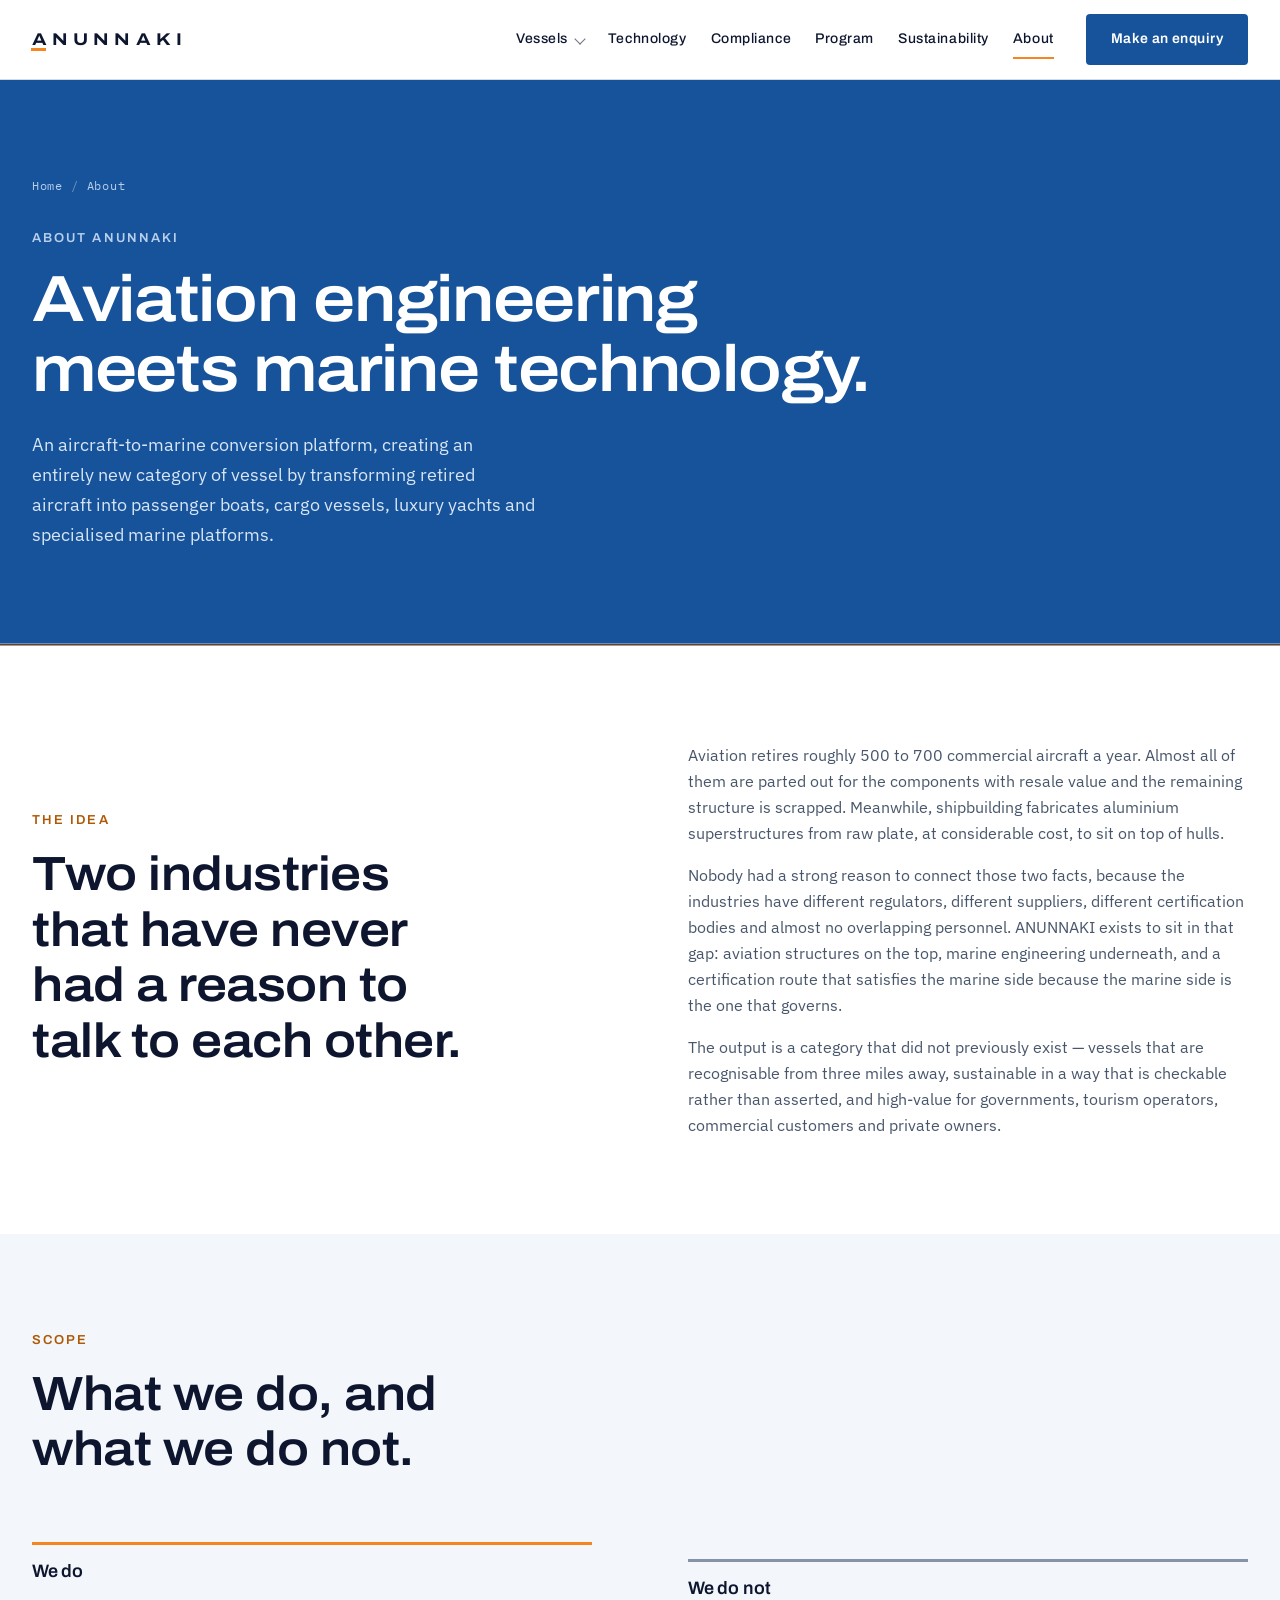
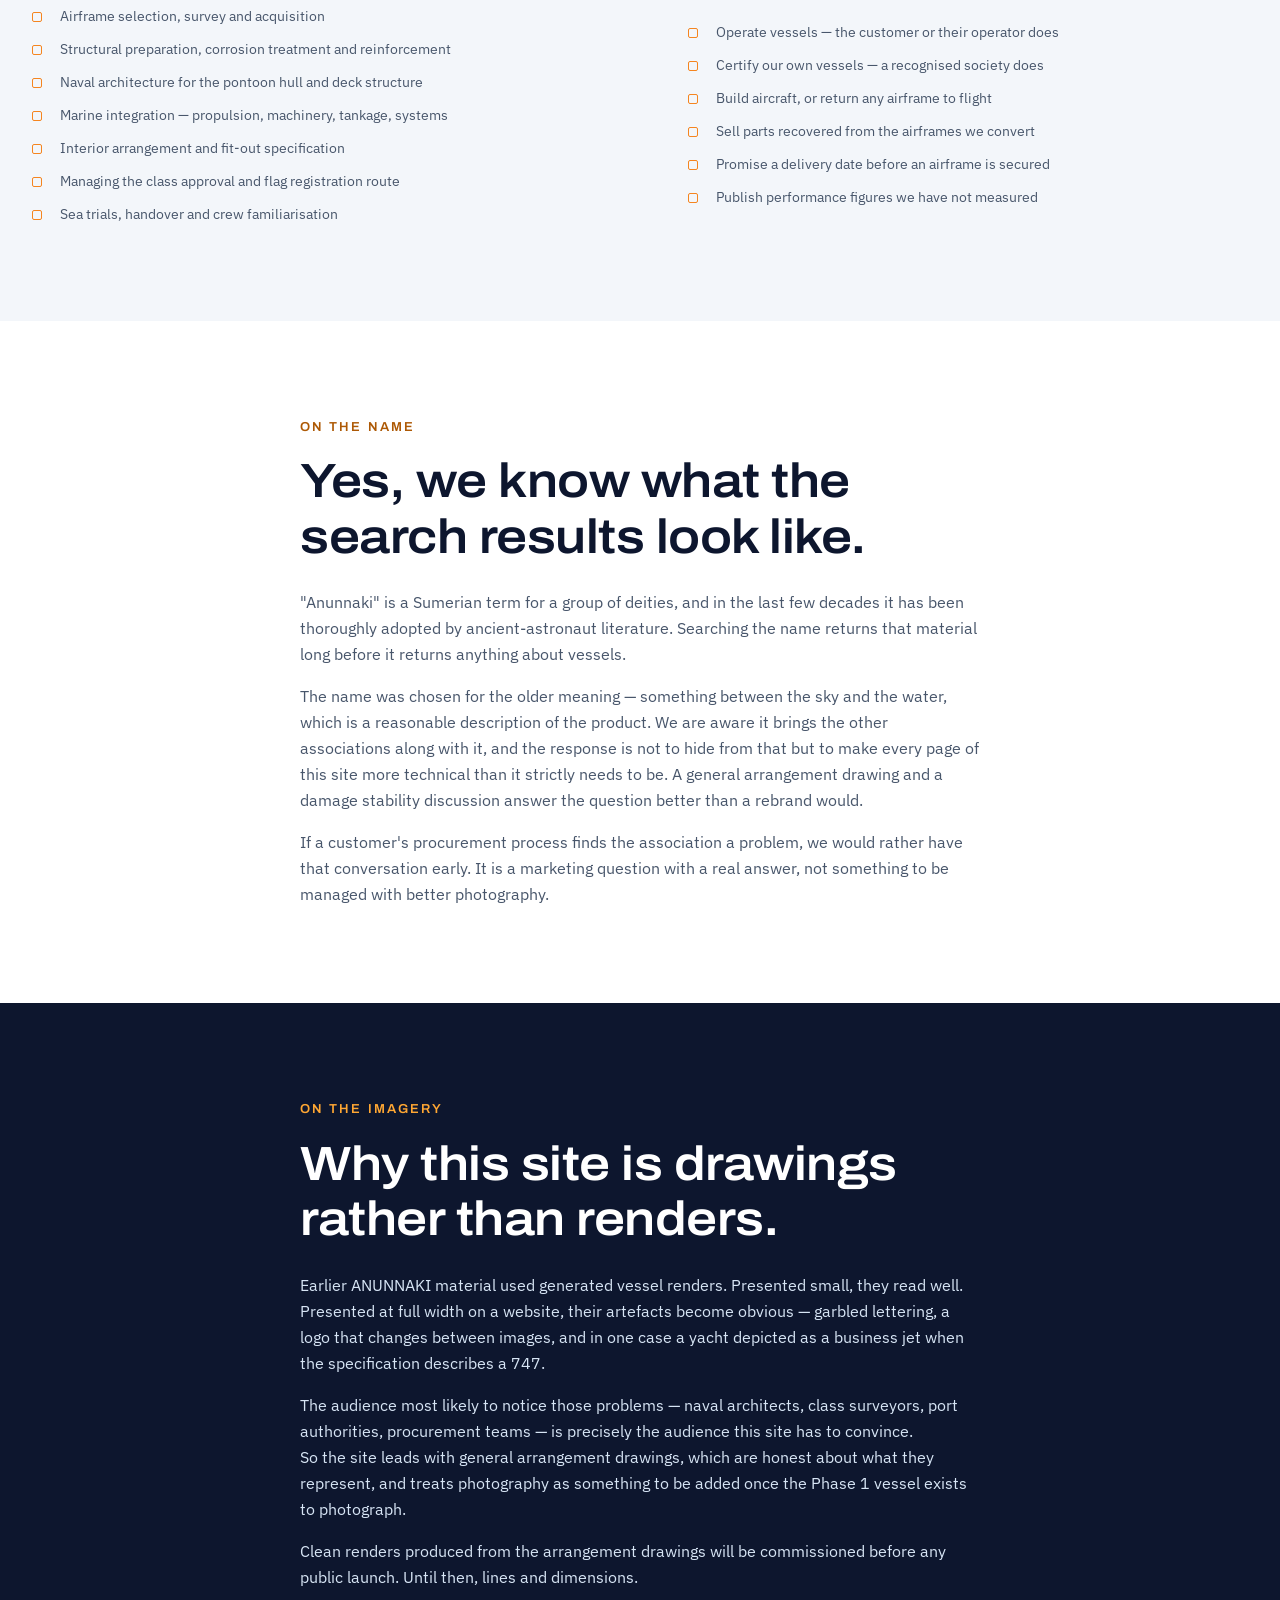
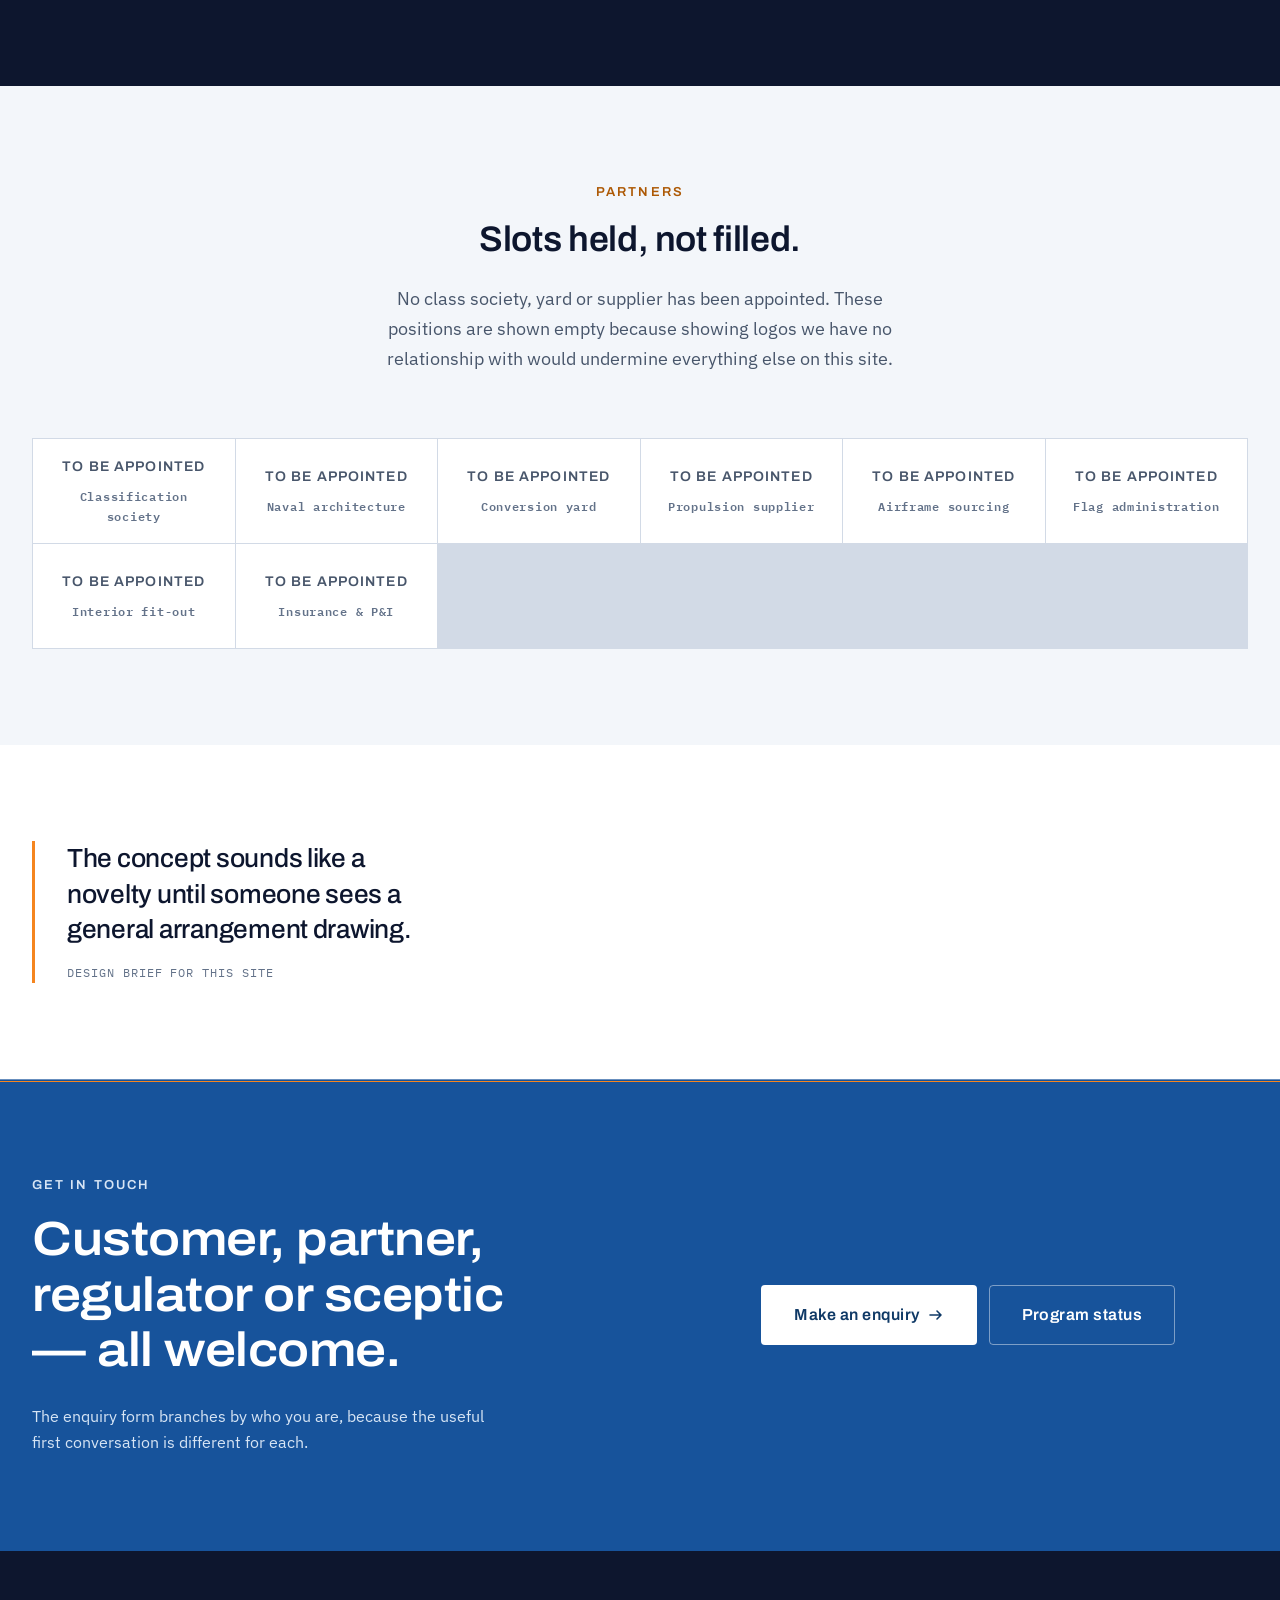
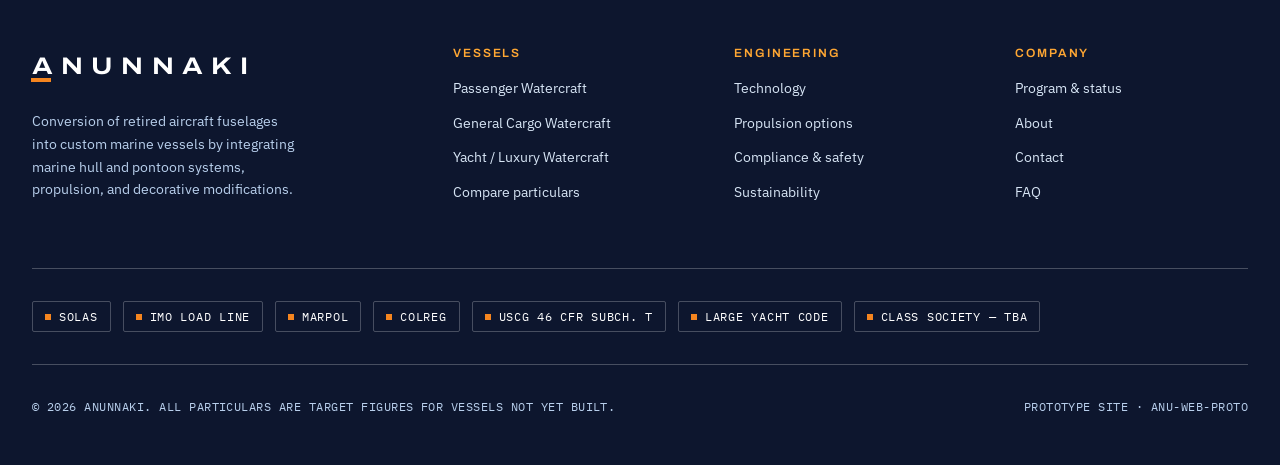
==== about.html @ 735fd81f "anunnaki website" ====
<!DOCTYPE html>
<html lang="en" class="no-js">
<head>
<meta charset="utf-8">
<meta name="viewport" content="width=device-width, initial-scale=1">
<title>About — Aviation Engineering Meets Marine Technology | ANUNNAKI</title>
<meta name="description" content="About ANUNNAKI: an aircraft-to-marine conversion platform creating a new category of vessel from retired airframes. What we do, what we do not do, and where the name comes from.">

<link rel="preconnect" href="https://fonts.googleapis.com">
<link rel="preconnect" href="https://fonts.gstatic.com" crossorigin>
<link rel="stylesheet" href="https://fonts.googleapis.com/css2?family=Archivo:wdth,wght@75..125,400..700&family=IBM+Plex+Mono:wght@400;500&family=IBM+Plex+Sans:wght@400;500;600&display=swap">
<link rel="stylesheet" href="styles.css">
</head>

<body>

<a class="skip-link" href="#main">Skip to content</a>

<header class="site-header" data-header data-over-hero="false">
  <div class="site-header__inner">
    <a class="logo" href="website.html" aria-label="ANUNNAKI — home">
      <span class="logo__mark">A</span><span>NUNNAKI</span>
    </a>
    <nav class="nav" aria-label="Primary">
      <ul class="nav__list">
        <li class="nav__item">
          <a class="nav__link nav__link--has-menu" href="vessels.html">Vessels <span class="nav__caret" aria-hidden="true"></span></a>
          <div class="nav__menu">
            <a class="nav__menu-link" href="passenger.html"><span class="nav__menu-title">Passenger Watercraft</span><span class="nav__menu-meta">747 CRUISE LINER · 450 PAX</span></a>
            <a class="nav__menu-link" href="cargo.html"><span class="nav__menu-title">General Cargo Watercraft</span><span class="nav__menu-meta">747 CARGO BARGE · 120 T</span></a>
            <a class="nav__menu-link" href="yacht.html"><span class="nav__menu-title">Yacht / Luxury Watercraft</span><span class="nav__menu-meta">747 LUXURY YACHT · 30 GUESTS</span></a>
          </div>
        </li>
        <li class="nav__item"><a class="nav__link" href="technology.html">Technology</a></li>
        <li class="nav__item"><a class="nav__link" href="compliance.html">Compliance</a></li>
        <li class="nav__item"><a class="nav__link" href="program.html">Program</a></li>
        <li class="nav__item"><a class="nav__link" href="sustainability.html">Sustainability</a></li>
        <li class="nav__item"><a class="nav__link" href="about.html" aria-current="page">About</a></li>
      </ul>
      <a class="btn btn--primary" href="contact.html">Make an enquiry</a>
    </nav>
    <button class="nav-toggle" type="button" data-nav-toggle aria-expanded="false" aria-controls="drawer" aria-label="Open menu">
      <span class="nav-toggle__bar"></span><span class="nav-toggle__bar"></span><span class="nav-toggle__bar"></span>
    </button>
  </div>
</header>

<div class="drawer" id="drawer" data-drawer data-open="false">
  <p class="drawer__group-label">Vessels</p>
  <a class="drawer__link" href="passenger.html">Passenger <span class="drawer__meta">450 PAX</span></a>
  <a class="drawer__link" href="cargo.html">Cargo <span class="drawer__meta">120 T</span></a>
  <a class="drawer__link" href="yacht.html">Yacht <span class="drawer__meta">30 GUESTS</span></a>
  <p class="drawer__group-label">Company</p>
  <a class="drawer__link" href="technology.html">Technology</a>
  <a class="drawer__link" href="compliance.html">Compliance &amp; Safety</a>
  <a class="drawer__link" href="program.html">Program</a>
  <a class="drawer__link" href="sustainability.html">Sustainability</a>
  <a class="drawer__link" href="about.html" aria-current="page">About</a>
  <a class="drawer__link" href="faq.html">FAQ</a>
  <a class="drawer__link" href="contact.html">Contact</a>
</div>


<main id="main">

<section class="hero hero--title">
  <div class="container">
    <nav class="breadcrumb breadcrumb--on-brand mb-6" aria-label="Breadcrumb">
      <ol><li><a href="website.html">Home</a></li><li>About</li></ol>
    </nav>
    <p class="eyebrow eyebrow--on-brand">About ANUNNAKI</p>
    <h1>Aviation engineering meets marine technology.</h1>
    <p class="hero__lead">
      An aircraft-to-marine conversion platform, creating an entirely new category of vessel by
      transforming retired aircraft into passenger boats, cargo vessels, luxury yachts and
      specialised marine platforms.
    </p>
  </div>
</section>

<section class="section">
  <div class="container">
    <div class="split">
      <div class="reveal">
        <p class="eyebrow">The idea</p>
        <h2>Two industries that have never had a reason to talk to each other.</h2>
      </div>
      <div class="prose reveal">
        <p>
          Aviation retires roughly 500 to 700 commercial aircraft a year. Almost all of them are
          parted out for the components with resale value and the remaining structure is scrapped.
          Meanwhile, shipbuilding fabricates aluminium superstructures from raw plate, at
          considerable cost, to sit on top of hulls.
        </p>
        <p>
          Nobody had a strong reason to connect those two facts, because the industries have
          different regulators, different suppliers, different certification bodies and almost no
          overlapping personnel. ANUNNAKI exists to sit in that gap: aviation structures on the
          top, marine engineering underneath, and a certification route that satisfies the marine
          side because the marine side is the one that governs.
        </p>
        <p>
          The output is a category that did not previously exist — vessels that are recognisable
          from three miles away, sustainable in a way that is checkable rather than asserted, and
          high-value for governments, tourism operators, commercial customers and private owners.
        </p>
      </div>
    </div>
  </div>
</section>

<section class="section section--sunken">
  <div class="container">
    <div class="section-header reveal">
      <p class="eyebrow">Scope</p>
      <h2>What we do, and what we do not.</h2>
    </div>

    <div class="split">
      <div class="reveal">
        <h3 class="use-case__title" style="border-block-start: 3px solid var(--accent-graphic); padding-block-start: var(--space-4);">We do</h3>
        <ul class="checklist mt-5">
          <li>Airframe selection, survey and acquisition</li>
          <li>Structural preparation, corrosion treatment and reinforcement</li>
          <li>Naval architecture for the pontoon hull and deck structure</li>
          <li>Marine integration — propulsion, machinery, tankage, systems</li>
          <li>Interior arrangement and fit-out specification</li>
          <li>Managing the class approval and flag registration route</li>
          <li>Sea trials, handover and crew familiarisation</li>
        </ul>
      </div>

      <div class="reveal">
        <h3 class="use-case__title" style="border-block-start: 3px solid var(--border-strong); padding-block-start: var(--space-4);">We do not</h3>
        <ul class="checklist mt-5">
          <li>Operate vessels — the customer or their operator does</li>
          <li>Certify our own vessels — a recognised society does</li>
          <li>Build aircraft, or return any airframe to flight</li>
          <li>Sell parts recovered from the airframes we convert</li>
          <li>Promise a delivery date before an airframe is secured</li>
          <li>Publish performance figures we have not measured</li>
        </ul>
      </div>
    </div>
  </div>
</section>

<!-- ======================================================================
     THE NAME — addressing it directly rather than hoping nobody asks
     ====================================================================== -->
<section class="section">
  <div class="container container--prose">
    <div class="reveal">
      <p class="eyebrow">On the name</p>
      <h2>Yes, we know what the search results look like.</h2>
      <div class="prose mt-5">
        <p>
          "Anunnaki" is a Sumerian term for a group of deities, and in the last few decades it has
          been thoroughly adopted by ancient-astronaut literature. Searching the name returns that
          material long before it returns anything about vessels.
        </p>
        <p>
          The name was chosen for the older meaning — something between the sky and the water,
          which is a reasonable description of the product. We are aware it brings the other
          associations along with it, and the response is not to hide from that but to make every
          page of this site more technical than it strictly needs to be. A general arrangement
          drawing and a damage stability discussion answer the question better than a rebrand
          would.
        </p>
        <p>
          If a customer's procurement process finds the association a problem, we would rather have
          that conversation early. It is a marketing question with a real answer, not something to
          be managed with better photography.
        </p>
      </div>
    </div>
  </div>
</section>

<!-- ======================================================================
     ON THE RENDERS — honest note about the deck imagery
     ====================================================================== -->
<section class="section section--inverse">
  <div class="container container--prose">
    <div class="reveal">
      <p class="eyebrow eyebrow--on-dark">On the imagery</p>
      <h2>Why this site is drawings rather than renders.</h2>
      <div class="prose mt-5" style="color: var(--marine-100);">
        <p style="color: var(--marine-100);">
          Earlier ANUNNAKI material used generated vessel renders. Presented small, they read well.
          Presented at full width on a website, their artefacts become obvious — garbled lettering,
          a logo that changes between images, and in one case a yacht depicted as a business jet
          when the specification describes a 747.
        </p>
        <p style="color: var(--marine-100);">
          The audience most likely to notice those problems — naval architects, class surveyors,
          port authorities, procurement teams — is precisely the audience this site has to
          convince. So the site leads with general arrangement drawings, which are honest about
          what they represent, and treats photography as something to be added once the
          Phase&nbsp;1 vessel exists to photograph.
        </p>
        <p style="color: var(--marine-100);">
          Clean renders produced from the arrangement drawings will be commissioned before any
          public launch. Until then, lines and dimensions.
        </p>
      </div>
    </div>
  </div>
</section>

<section class="section section--sunken">
  <div class="container">
    <div class="section-header section-header--center reveal">
      <p class="eyebrow">Partners</p>
      <h3>Slots held, not filled.</h3>
      <p class="section-header__lead">
        No class society, yard or supplier has been appointed. These positions are shown empty
        because showing logos we have no relationship with would undermine everything else on
        this site.
      </p>
    </div>

    <div class="logo-wall reveal">
      <div class="logo-wall__cell"><span class="logo-wall__name">To be appointed<span class="logo-wall__role">Classification society</span></span></div>
      <div class="logo-wall__cell"><span class="logo-wall__name">To be appointed<span class="logo-wall__role">Naval architecture</span></span></div>
      <div class="logo-wall__cell"><span class="logo-wall__name">To be appointed<span class="logo-wall__role">Conversion yard</span></span></div>
      <div class="logo-wall__cell"><span class="logo-wall__name">To be appointed<span class="logo-wall__role">Propulsion supplier</span></span></div>
      <div class="logo-wall__cell"><span class="logo-wall__name">To be appointed<span class="logo-wall__role">Airframe sourcing</span></span></div>
      <div class="logo-wall__cell"><span class="logo-wall__name">To be appointed<span class="logo-wall__role">Flag administration</span></span></div>
      <div class="logo-wall__cell"><span class="logo-wall__name">To be appointed<span class="logo-wall__role">Interior fit-out</span></span></div>
      <div class="logo-wall__cell"><span class="logo-wall__name">To be appointed<span class="logo-wall__role">Insurance &amp; P&amp;I</span></span></div>
    </div>
  </div>
</section>

<section class="section">
  <div class="container">
    <div class="quote reveal" style="max-inline-size: 46ch;">
      <p class="quote__text">
        The concept sounds like a novelty until someone sees a general arrangement drawing.
      </p>
      <cite class="quote__cite">DESIGN BRIEF FOR THIS SITE</cite>
    </div>
  </div>
</section>

<section class="cta-band">
  <div class="container">
    <div class="cta-band__inner">
      <div>
        <p class="eyebrow eyebrow--on-brand">Get in touch</p>
        <h2>Customer, partner, regulator or sceptic — all welcome.</h2>
        <p class="mt-5">
          The enquiry form branches by who you are, because the useful first conversation is
          different for each.
        </p>
      </div>
      <div class="cluster">
        <a class="btn btn--on-brand btn--lg" href="contact.html">
          Make an enquiry
          <svg class="btn__arrow" viewBox="0 0 16 16" fill="none" aria-hidden="true"><path d="M2 8h11M9 4l4 4-4 4" stroke="currentColor" stroke-width="1.6" stroke-linecap="round" stroke-linejoin="round"/></svg>
        </a>
        <a class="btn btn--on-brand-outline btn--lg" href="program.html">Program status</a>
      </div>
    </div>
  </div>
</section>

</main>

<footer class="site-footer">
  <div class="container">
    <div class="footer-grid">
      <div class="footer-grid__brand">
        <a class="logo logo--lg" href="website.html" aria-label="ANUNNAKI — home" style="color: var(--white);">
          <span class="logo__mark">A</span><span>NUNNAKI</span>
        </a>
        <p class="mt-5" style="max-inline-size: 34ch; font-size: var(--text-small); color: var(--marine-200);">
          Conversion of retired aircraft fuselages into custom marine vessels by integrating marine
          hull and pontoon systems, propulsion, and decorative modifications.
        </p>
      </div>
      <div>
        <h4 class="footer__heading">Vessels</h4>
        <ul class="footer__list">
          <li><a href="passenger.html">Passenger Watercraft</a></li>
          <li><a href="cargo.html">General Cargo Watercraft</a></li>
          <li><a href="yacht.html">Yacht / Luxury Watercraft</a></li>
          <li><a href="vessels.html">Compare particulars</a></li>
        </ul>
      </div>
      <div>
        <h4 class="footer__heading">Engineering</h4>
        <ul class="footer__list">
          <li><a href="technology.html">Technology</a></li>
          <li><a href="technology.html#propulsion">Propulsion options</a></li>
          <li><a href="compliance.html">Compliance &amp; safety</a></li>
          <li><a href="sustainability.html">Sustainability</a></li>
        </ul>
      </div>
      <div>
        <h4 class="footer__heading">Company</h4>
        <ul class="footer__list">
          <li><a href="program.html">Program &amp; status</a></li>
          <li><a href="about.html">About</a></li>
          <li><a href="contact.html">Contact</a></li>
          <li><a href="faq.html">FAQ</a></li>
        </ul>
      </div>
    </div>
    <div class="footer__compliance">
      <span class="badge badge--on-brand">SOLAS</span>
      <span class="badge badge--on-brand">IMO LOAD LINE</span>
      <span class="badge badge--on-brand">MARPOL</span>
      <span class="badge badge--on-brand">COLREG</span>
      <span class="badge badge--on-brand">USCG 46 CFR SUBCH. T</span>
      <span class="badge badge--on-brand">LARGE YACHT CODE</span>
      <span class="badge badge--on-brand">CLASS SOCIETY — TBA</span>
    </div>
    <div class="footer__legal">
      <span>© <span data-year>2026</span> ANUNNAKI. ALL PARTICULARS ARE TARGET FIGURES FOR VESSELS NOT YET BUILT.</span>
      <span>PROTOTYPE SITE · ANU-WEB-PROTO</span>
    </div>
  </div>
</footer>

<script src="site.js"></script>
</body>
</html>
---- styles.css ----
/* ==========================================================================
   ANUNNAKI — System stylesheet
   Layer order is declared once, here. Nothing outside these layers.
   ========================================================================== */

/* Layer order is declared before the import so colors.css's `tokens` layer
   lands at the bottom of the cascade rather than being appended last. */
@layer tokens, reset, base, layout, components, utilities;

@import url("colors.css");

/* ==========================================================================
   RESET
   ========================================================================== */

@layer reset {

  *, *::before, *::after { box-sizing: border-box; }

  * { margin: 0; }

  html {
    -webkit-text-size-adjust: 100%;
    scroll-behavior: smooth;
    scroll-padding-block-start: calc(var(--header-h) + var(--space-5));
  }

  body {
    -webkit-font-smoothing: antialiased;
    text-rendering: optimizeLegibility;
    min-block-size: 100svb;
  }

  img, svg, video, canvas, picture {
    display: block;
    max-inline-size: 100%;
    block-size: auto;
  }

  input, button, textarea, select {
    font: inherit;
    color: inherit;
  }

  button { background: none; border: none; cursor: pointer; }

  p, h1, h2, h3, h4, h5, h6 { overflow-wrap: break-word; }

  ul[class], ol[class] { list-style: none; padding-inline-start: 0; }

  table { border-collapse: collapse; border-spacing: 0; }

  :target { scroll-margin-block-start: calc(var(--header-h) + var(--space-6)); }

  @media (prefers-reduced-motion: reduce) {
    html { scroll-behavior: auto; }
    *, *::before, *::after {
      animation-duration: 0.01ms !important;
      animation-iteration-count: 1 !important;
      transition-duration: 0.01ms !important;
      scroll-behavior: auto !important;
    }
  }
}

/* ==========================================================================
   BASE — element defaults, typography
   ========================================================================== */

@layer base {

  body {
    font-family: var(--font-body);
    font-size: var(--text-body);
    line-height: var(--leading-body);
    color: var(--text-primary);
    background-color: var(--surface-canvas);
    font-variant-numeric: tabular-nums;
  }

  h1, h2, h3, h4, h5 {
    font-family: var(--font-display);
    font-weight: var(--weight-semibold);
    line-height: var(--leading-heading);
    letter-spacing: var(--tracking-heading);
    text-wrap: balance;
    color: inherit;
  }

  /* Only the two largest sizes take the width axis. Widening h3 and below
     costs legibility at body-adjacent sizes without buying any of the
     logotype resemblance, which only reads at display scale. */
  h1 {
    font-size: var(--text-h1);
    line-height: var(--leading-tight);
    letter-spacing: var(--tracking-display);
    font-stretch: var(--width-wide);
  }
  h2 { font-size: var(--text-h2); font-stretch: var(--width-wide); }
  h3 { font-size: var(--text-h3); }
  h4 { font-size: var(--text-h4); }
  h5 { font-size: var(--text-h5); letter-spacing: 0; }

  p { text-wrap: pretty; }

  a {
    color: var(--text-link);
    text-decoration-thickness: 1px;
    text-underline-offset: 0.22em;
    transition: color var(--dur-fast) var(--ease);
  }
  a:hover { color: var(--text-link-hover); }

  strong, b { font-weight: var(--weight-semibold); }

  /* One focus treatment. Survives white and marine-600 alike. */
  :focus-visible {
    outline: none;
    box-shadow: var(--focus-ring);
    border-radius: var(--radius-xs);
  }

  ::selection {
    background-color: var(--marine-100);
    color: var(--navy-900);
  }

  code, kbd, samp {
    font-family: var(--font-mono);
    font-size: 0.92em;
  }

  hr {
    border: none;
    border-block-start: var(--hairline) solid var(--border-hairline);
  }

  figure { margin: 0; }
  figcaption {
    font-family: var(--font-mono);
    font-size: var(--text-caption);
    line-height: var(--leading-caption);
    color: var(--text-muted);
    letter-spacing: var(--tracking-mono);
    padding-block-start: var(--space-3);
  }
}

/* ==========================================================================
   LAYOUT — containers, grid, sections, the waterline rule
   ========================================================================== */

@layer layout {

  .container {
    inline-size: 100%;
    max-inline-size: var(--content-max);
    margin-inline: auto;
    padding-inline: var(--gutter);
  }

  .container--wide { max-inline-size: var(--wide-max); }
  .container--prose { max-inline-size: calc(var(--measure-prose) + var(--gutter) * 2); }

  /* Full-bleed escape for hero imagery inside a constrained flow. */
  .bleed {
    inline-size: 100vw;
    margin-inline-start: 50%;
    transform: translateX(-50%);
  }

  .section {
    padding-block: var(--section-md);
    position: relative;
  }
  .section--sm { padding-block: var(--section-sm); }
  .section--lg { padding-block: var(--section-lg); }
  .section--flush-top { padding-block-start: 0; }
  .section--flush-bottom { padding-block-end: 0; }

  .section--sunken  { background-color: var(--surface-sunken); }
  .section--raised  { background-color: var(--surface-raised); }
  .section--brand   { background-color: var(--surface-brand);   color: var(--text-on-brand); }
  .section--inverse { background-color: var(--surface-inverse); color: var(--text-on-brand); }

  .section--brand :is(h1,h2,h3,h4,h5),
  .section--inverse :is(h1,h2,h3,h4,h5) { color: var(--text-on-brand); }
  .section--brand p,
  .section--inverse p { color: var(--text-on-brand-dim); }

  /* 12-column grid. */
  .grid {
    display: grid;
    grid-template-columns: repeat(var(--columns), minmax(0, 1fr));
    gap: var(--gutter);
  }

  .auto-grid {
    display: grid;
    gap: var(--gutter);
    grid-template-columns: repeat(auto-fit, minmax(min(280px, 100%), 1fr));
  }
  .auto-grid--3 { grid-template-columns: repeat(auto-fit, minmax(min(300px, 100%), 1fr)); }
  .auto-grid--4 { grid-template-columns: repeat(auto-fit, minmax(min(220px, 100%), 1fr)); }

  .stack > * + * { margin-block-start: var(--flow, var(--space-5)); }
  .stack--tight { --flow: var(--space-3); }
  .stack--loose { --flow: var(--space-6); }

  .cluster {
    display: flex;
    flex-wrap: wrap;
    gap: var(--space-3);
    align-items: center;
  }

  /* ------------------------------------------------------------------------
     The waterline. Thin over thick, like a hull stripe. This is the one
     motif the whole system is built on — section separator, active-nav
     underline, logo accent bar.
     ------------------------------------------------------------------------ */

  .waterline {
    border: none;
    block-size: 3px;
    inline-size: 100%;
    background:
      linear-gradient(to bottom,
        var(--waterline-thin)  0 1px,
        transparent            1px 2px,
        var(--waterline-thick) 2px 3px);
    opacity: 0.9;
  }

  .waterline--short { inline-size: 64px; }
  .waterline--accent {
    background:
      linear-gradient(to bottom,
        var(--waterline-thin)   0 1px,
        transparent             1px 2px,
        var(--accent-graphic)   2px 3px);
  }
  .waterline--on-brand {
    background:
      linear-gradient(to bottom,
        var(--waterline-thin-on-brand)  0 1px,
        transparent                     1px 2px,
        var(--waterline-thick-on-brand) 2px 3px);
    opacity: 1;
  }

  /* Section boundary rule — sits inside the container, not edge to edge. */
  .section-rule {
    border: none;
    block-size: var(--hairline);
    background-color: var(--border-hairline);
  }
}

/* ==========================================================================
   COMPONENTS
   ========================================================================== */

@layer components {

  /* ------------------------------------------------------------------------
     Skip link
     ------------------------------------------------------------------------ */

  .skip-link {
    position: absolute;
    inset-block-start: var(--space-2);
    inset-inline-start: var(--space-2);
    z-index: 200;
    padding: var(--space-3) var(--space-4);
    background-color: var(--surface-inverse);
    color: var(--text-on-brand);
    font-family: var(--font-display);
    font-size: var(--text-small);
    text-decoration: none;
    border-radius: var(--radius-sm);
    transform: translateY(-200%);
    transition: transform var(--dur-fast) var(--ease);
  }
  .skip-link:focus-visible {
    transform: translateY(0);
    color: var(--text-on-brand);
  }

  /* ------------------------------------------------------------------------
     Logotype — the accent bar is the waterline motif at its smallest.
     ------------------------------------------------------------------------ */

  .logo {
    display: inline-flex;
    align-items: baseline;
    gap: 0;
    font-family: var(--font-display);
    font-weight: var(--weight-bold);
    font-stretch: var(--width-widest);
    font-size: 1.0625rem;
    letter-spacing: 0.30em;
    text-transform: uppercase;
    text-decoration: none;
    color: inherit;
    white-space: nowrap;
  }
  .logo:hover { color: inherit; }

  .logo__mark {
    position: relative;
    display: inline-block;
  }
  /* The stroke through the A — the deck's orange bar. */
  .logo__mark::after {
    content: "";
    position: absolute;
    inset-block-end: 0.16em;
    inset-inline-start: -0.06em;
    inline-size: 0.86em;
    block-size: 0.16em;
    background-color: var(--accent-graphic);
  }

  .logo--lg { font-size: 1.5rem; letter-spacing: 0.34em; }
  .logo--sm { font-size: 0.9375rem; letter-spacing: 0.26em; }

  /* ------------------------------------------------------------------------
     Header — transparent over hero, solid on scroll.
     ------------------------------------------------------------------------ */

  .site-header {
    position: sticky;
    inset-block-start: 0;
    z-index: 100;
    block-size: var(--header-h);
    display: flex;
    align-items: center;
    background-color: var(--surface-canvas);
    border-block-end: var(--hairline) solid var(--border-hairline);
    transition:
      background-color var(--dur-mid) var(--ease),
      border-color var(--dur-mid) var(--ease),
      box-shadow var(--dur-mid) var(--ease);
  }

  /* Over-hero variant: the header sits on the render until first scroll. */
  .site-header[data-over-hero="true"] {
    position: fixed;
    inset-inline: 0;
    background-color: transparent;
    border-block-end-color: transparent;
    color: var(--text-on-brand);
  }
  .site-header[data-over-hero="true"] .nav__link { color: var(--text-on-brand); }
  .site-header[data-over-hero="true"] .nav__link::after { background: var(--accent-graphic); }
  .site-header[data-over-hero="true"] .nav-toggle__bar { background-color: var(--text-on-brand); }

  /* Note: no `position` change here. The over-hero variant is already fixed;
     the default variant stays sticky. Switching sticky→fixed on scroll would
     collapse the header's flow space and jump the page by one header height. */
  .site-header.is-scrolled {
    background-color: var(--surface-canvas);
    border-block-end-color: var(--border-hairline);
    box-shadow: var(--shadow-sticky);
    color: var(--text-primary);
  }
  .site-header.is-scrolled .nav__link { color: var(--text-primary); }
  .site-header.is-scrolled .nav-toggle__bar { background-color: var(--text-primary); }

  .site-header__inner {
    inline-size: 100%;
    max-inline-size: var(--wide-max);
    margin-inline: auto;
    padding-inline: var(--gutter);
    display: flex;
    align-items: center;
    justify-content: space-between;
    gap: var(--space-6);
  }

  .nav {
    display: none;
    align-items: center;
    gap: var(--space-6);
  }
  @media (min-width: 1000px) { .nav { display: flex; } }

  .nav__list {
    display: flex;
    align-items: center;
    gap: var(--space-5);
    margin: 0;
  }

  .nav__link {
    position: relative;
    display: inline-block;
    padding-block: var(--space-2);
    font-family: var(--font-display);
    font-size: var(--text-small);
    font-weight: var(--weight-medium);
    letter-spacing: 0.04em;
    text-decoration: none;
    color: var(--text-primary);
    white-space: nowrap;
    transition: color var(--dur-fast) var(--ease);
  }

  /* Active nav underline is the waterline again. */
  .nav__link::after {
    content: "";
    position: absolute;
    inset-block-end: 0;
    inset-inline: 0;
    block-size: 2px;
    background-color: var(--accent-graphic);
    transform: scaleX(0);
    transition: transform var(--dur-fast) var(--ease);
  }
  .nav__link:hover::after { transform: scaleX(1); }
  .nav__link[aria-current="page"]::after { transform: scaleX(1); }

  .nav__link--has-menu { padding-inline-end: var(--space-4); }
  .nav__caret {
    position: absolute;
    inset-inline-end: 0;
    inset-block-start: 50%;
    inline-size: 8px;
    block-size: 8px;
    margin-block-start: -5px;
    border-inline-end: 1.5px solid currentColor;
    border-block-end: 1.5px solid currentColor;
    transform: rotate(45deg);
    opacity: 0.6;
  }

  /* Dropdown for the vessels group. */
  .nav__item { position: relative; }
  .nav__menu {
    position: absolute;
    inset-block-start: calc(100% + var(--space-3));
    inset-inline-start: calc(var(--space-4) * -1);
    min-inline-size: 260px;
    padding: var(--space-2);
    background-color: var(--surface-canvas);
    border: var(--hairline) solid var(--border-hairline);
    border-radius: var(--radius-md);
    box-shadow: var(--shadow-overlay);
    opacity: 0;
    visibility: hidden;
    transform: translateY(-6px);
    transition:
      opacity var(--dur-fast) var(--ease),
      transform var(--dur-fast) var(--ease),
      visibility var(--dur-fast) var(--ease);
  }

  /* Hover bridge.
     The menu is offset --space-3 below the nav item, and that gap belongs to
     neither box — moving the pointer down towards the menu drops :hover and
     the menu closes before it can be clicked. This pseudo-element fills the
     gap. It is inside the menu, so hovering it keeps .nav__item:hover true
     (hover propagates to ancestors), and it inherits the menu's own
     visibility so it never blocks clicks while the menu is closed. */
  .nav__menu::before {
    content: "";
    position: absolute;
    inset-block-end: 100%;
    inset-inline: 0;
    block-size: calc(var(--space-3) + 2px);
  }

  .nav__item:hover > .nav__menu,
  .nav__item:focus-within > .nav__menu {
    opacity: 1;
    visibility: visible;
    transform: translateY(0);
  }

  .nav__menu-link {
    display: block;
    padding: var(--space-3) var(--space-4);
    border-radius: var(--radius-sm);
    text-decoration: none;
    color: var(--text-primary);
    transition: background-color var(--dur-fast) var(--ease);
  }
  .nav__menu-link:hover { background-color: var(--surface-sunken); color: var(--text-primary); }
  .nav__menu-link .nav__menu-title {
    display: block;
    font-family: var(--font-display);
    font-size: var(--text-small);
    font-weight: var(--weight-semibold);
  }
  .nav__menu-link .nav__menu-meta {
    display: block;
    font-family: var(--font-mono);
    font-size: var(--text-caption);
    color: var(--text-muted);
    margin-block-start: 2px;
  }

  /* Mobile drawer toggle. */
  .nav-toggle {
    display: inline-flex;
    flex-direction: column;
    justify-content: center;
    gap: 5px;
    inline-size: 44px;
    block-size: 44px;
    padding: 0 10px;
    border-radius: var(--radius-sm);
  }
  @media (min-width: 1000px) { .nav-toggle { display: none; } }

  .nav-toggle__bar {
    display: block;
    block-size: 2px;
    inline-size: 100%;
    background-color: var(--text-primary);
    transition: transform var(--dur-fast) var(--ease), opacity var(--dur-fast) var(--ease);
  }
  .nav-toggle[aria-expanded="true"] .nav-toggle__bar:nth-child(1) { transform: translateY(7px) rotate(45deg); }
  .nav-toggle[aria-expanded="true"] .nav-toggle__bar:nth-child(2) { opacity: 0; }
  .nav-toggle[aria-expanded="true"] .nav-toggle__bar:nth-child(3) { transform: translateY(-7px) rotate(-45deg); }

  .drawer {
    position: fixed;
    inset-block-start: var(--header-h);
    inset-inline: 0;
    inset-block-end: 0;
    z-index: 99;
    padding: var(--space-6) var(--gutter) var(--space-9);
    background-color: var(--surface-canvas);
    overflow-y: auto;
    transform: translateY(-8px);
    opacity: 0;
    visibility: hidden;
    transition:
      opacity var(--dur-mid) var(--ease),
      transform var(--dur-mid) var(--ease),
      visibility var(--dur-mid) var(--ease);
  }
  .drawer[data-open="true"] { opacity: 1; visibility: visible; transform: translateY(0); }
  @media (min-width: 1000px) { .drawer { display: none; } }

  .drawer__link {
    display: flex;
    align-items: baseline;
    justify-content: space-between;
    gap: var(--space-4);
    padding-block: var(--space-4);
    border-block-end: var(--hairline) solid var(--border-hairline);
    font-family: var(--font-display);
    font-size: var(--text-h5);
    font-weight: var(--weight-medium);
    text-decoration: none;
    color: var(--text-primary);
  }
  .drawer__link .drawer__meta {
    font-family: var(--font-mono);
    font-size: var(--text-caption);
    color: var(--text-muted);
    letter-spacing: var(--tracking-mono);
  }
  .drawer__link[aria-current="page"] { color: var(--text-accent); }
  .drawer__group-label {
    font-family: var(--font-display);
    font-size: var(--text-caption);
    text-transform: uppercase;
    letter-spacing: var(--tracking-eyebrow);
    color: var(--text-accent);
    padding-block: var(--space-6) var(--space-2);
  }

  /* ------------------------------------------------------------------------
     Buttons
     ------------------------------------------------------------------------ */

  .btn {
    display: inline-flex;
    align-items: center;
    gap: var(--space-2);
    padding: 13px var(--space-5);
    border-radius: var(--radius-sm);
    border: var(--hairline) solid transparent;
    font-family: var(--font-display);
    font-size: var(--text-small);
    font-weight: var(--weight-semibold);
    letter-spacing: 0.03em;
    text-decoration: none;
    white-space: nowrap;
    transition:
      background-color var(--dur-fast) var(--ease),
      border-color var(--dur-fast) var(--ease),
      color var(--dur-fast) var(--ease);
  }

  .btn__arrow {
    inline-size: 16px;
    block-size: 16px;
    flex: none;
    transition: transform var(--dur-fast) var(--ease);
  }
  .btn:hover .btn__arrow { transform: translateX(3px); }

  .btn--primary {
    background-color: var(--surface-brand);
    color: var(--text-on-brand);
  }
  .btn--primary:hover { background-color: var(--marine-700); color: var(--text-on-brand); }

  .btn--secondary {
    background-color: var(--surface-canvas);
    border-color: var(--border-strong);
    color: var(--text-primary);
  }
  .btn--secondary:hover {
    border-color: var(--navy-900);
    background-color: var(--surface-sunken);
    color: var(--text-primary);
  }

  .btn--ghost {
    padding-inline: 0;
    color: var(--text-link);
    border-block-end: 2px solid var(--accent-graphic);
    border-radius: 0;
  }
  .btn--ghost:hover { color: var(--text-link-hover); }

  /* On a marine-600 or navy-900 field. */
  .btn--on-brand {
    background-color: var(--white);
    color: var(--marine-800);
  }
  .btn--on-brand:hover { background-color: var(--marine-50); color: var(--marine-900); }

  .btn--on-brand-outline {
    background-color: transparent;
    border-color: var(--border-on-brand-strong);
    color: var(--text-on-brand);
  }
  .btn--on-brand-outline:hover {
    background-color: rgb(255 255 255 / 0.10);
    border-color: var(--white);
    color: var(--text-on-brand);
  }

  .btn--lg { padding: 16px var(--space-6); font-size: var(--text-body); }

  /* ------------------------------------------------------------------------
     Eyebrow + section header
     ------------------------------------------------------------------------ */

  .eyebrow {
    display: block;
    font-family: var(--font-display);
    font-size: 0.8125rem;
    font-weight: var(--weight-semibold);
    text-transform: uppercase;
    letter-spacing: var(--tracking-eyebrow);
    color: var(--text-accent);
    margin-block-end: var(--space-4);
  }
  .eyebrow--on-brand { color: var(--marine-200); }
  .eyebrow--on-dark  { color: var(--text-accent-on-dark); }

  .section-header {
    max-inline-size: 780px;
    margin-block-end: var(--space-8);
  }
  .section-header--center {
    margin-inline: auto;
    text-align: center;
  }
  .section-header__lead {
    max-inline-size: var(--measure-lead);
    margin-block-start: var(--space-5);
    font-size: var(--text-body-lg);
    line-height: var(--leading-body-lg);
    color: var(--text-secondary);
  }
  .section-header--center .section-header__lead { margin-inline: auto; }

  .prose { max-inline-size: var(--measure-prose); color: var(--text-secondary); }
  .prose > * + * { margin-block-start: var(--space-4); }
  .prose :is(h2,h3,h4) { color: var(--text-primary); margin-block-start: var(--space-7); }
  .prose ul, .prose ol { padding-inline-start: var(--space-5); }
  .prose li + li { margin-block-start: var(--space-2); }

  /* ------------------------------------------------------------------------
     Hero — three variants.
     ------------------------------------------------------------------------ */

  .hero { position: relative; }

  /* (a) Full-bleed: figure fills, scrim, text over. */
  .hero--bleed {
    min-block-size: min(88svb, 760px);
    display: flex;
    align-items: flex-end;
    background-color: var(--marine-900);
    color: var(--text-on-brand);
    overflow: hidden;
    padding-block: var(--space-9) var(--space-8);
  }
  .hero--bleed .hero__media {
    position: absolute;
    inset: 0;
    z-index: 0;
  }
  .hero--bleed .hero__media > * {
    inline-size: 100%;
    block-size: 100%;
    object-fit: cover;
    /* Fixed waterline crop — hulls line up across sections. */
    object-position: center 62%;
  }
  /* Two scrims, not one. The bottom gradient seats the composition; the side
     gradient gives the text column its own ground so drawing linework can run
     behind the headline without crossing it. Side first so it composites on top. */
  .hero--bleed .hero__scrim {
    position: absolute;
    inset: 0;
    z-index: 1;
    background: var(--scrim-brand-side), var(--scrim-brand);
  }
  .hero--bleed .hero__inner { position: relative; z-index: 2; }
  .hero--bleed :is(h1,h2) { color: var(--text-on-brand); }

  .hero__title { max-inline-size: 16ch; }
  .hero__lead {
    max-inline-size: var(--measure-lead);
    margin-block-start: var(--space-5);
    font-size: var(--text-body-lg);
    line-height: var(--leading-body-lg);
    color: var(--marine-100);
  }
  .hero__actions { margin-block-start: var(--space-7); }

  /* Registration mark, mono, bottom-right of a bleed hero. */
  .hero__reg {
    position: absolute;
    inset-block-end: var(--space-6);
    inset-inline-end: var(--gutter);
    z-index: 2;
    font-family: var(--font-mono);
    font-size: var(--text-caption);
    letter-spacing: 0.12em;
    color: rgb(255 255 255 / 0.7);
    text-align: end;
  }

  /* (b) Split: drawing or render one side, text the other. */
  .hero--split {
    display: grid;
    gap: 0;
    background-color: var(--surface-canvas);
    padding-block-start: var(--header-h);
  }
  @media (min-width: 900px) {
    .hero--split { grid-template-columns: minmax(0, 1fr) minmax(0, 1.15fr); align-items: center; }
  }
  .hero--split .hero__inner {
    padding: var(--section-md) var(--gutter);
    max-inline-size: 640px;
    margin-inline-start: auto;
  }
  @media (max-width: 899px) {
    .hero--split .hero__inner { margin-inline: auto; }
  }
  .hero--split .hero__media {
    background-color: var(--surface-sunken);
    block-size: 100%;
    min-block-size: 380px;
    display: flex;
    align-items: center;
    justify-content: center;
    padding: var(--space-6);
  }

  /* (c) Title block: secondary pages. Marine field, no imagery.
     The header on these pages is sticky and therefore occupies flow space,
     so this does NOT need to reserve a header height on top. */
  .hero--title {
    background-color: var(--surface-brand);
    color: var(--text-on-brand);
    padding-block: var(--space-9);
    position: relative;
    overflow: hidden;
  }
  .hero--title h1 { color: var(--text-on-brand); max-inline-size: 20ch; }
  .hero--title .hero__lead { color: var(--marine-100); }
  /* Faint hull-stripe field, drawn not decorated. */
  .hero--title::after {
    content: "";
    position: absolute;
    inset-block-end: 0;
    inset-inline: 0;
    block-size: 3px;
    background:
      linear-gradient(to bottom,
        var(--waterline-thin-on-brand)  0 1px,
        transparent                     1px 2px,
        var(--accent-graphic)           2px 3px);
  }

  /* ------------------------------------------------------------------------
     Vessel card — container-queried so it works 3-up and full-width.
     ------------------------------------------------------------------------ */

  .vessel-card {
    container-type: inline-size;
    container-name: vessel-card;
    /* relative so the title link's ::after can cover the whole card */
    position: relative;
    display: flex;
    flex-direction: column;
    background-color: var(--surface-canvas);
    border: var(--hairline) solid var(--border-hairline);
    border-radius: var(--radius-md);
    overflow: hidden;
    text-decoration: none;
    color: inherit;
    transition: border-color var(--dur-fast) var(--ease);
  }
  .vessel-card:hover { border-color: var(--border-strong); color: inherit; }
  .vessel-card:has(a:focus-visible) { border-color: var(--marine-500); }

  .vessel-card__media {
    position: relative;
    aspect-ratio: 16 / 10;
    background-color: var(--surface-sunken);
    border-block-end: var(--hairline) solid var(--border-hairline);
    display: flex;
    align-items: center;
    justify-content: center;
    padding: var(--space-5);
    overflow: hidden;
  }
  .vessel-card__media svg { inline-size: 100%; block-size: auto; }

  .vessel-card__tag {
    position: absolute;
    inset-block-start: var(--space-3);
    inset-inline-start: var(--space-3);
    font-family: var(--font-mono);
    font-size: var(--text-caption);
    letter-spacing: 0.08em;
    padding: 3px var(--space-2);
    background-color: var(--surface-inverse);
    color: var(--text-on-brand);
    border-radius: var(--radius-xs);
  }

  .vessel-card__body {
    padding: var(--space-5);
    display: flex;
    flex-direction: column;
    gap: var(--space-3);
    flex: 1;
  }

  .vessel-card__title {
    font-size: var(--text-h4);
    margin: 0;
  }
  .vessel-card__title a {
    text-decoration: none;
    color: var(--text-primary);
  }
  .vessel-card__title a::after {
    content: "";
    position: absolute;
    inset: 0;
  }

  .vessel-card__desc {
    font-size: var(--text-small);
    line-height: 1.6;
    color: var(--text-secondary);
  }

  .vessel-card__specs {
    margin-block-start: auto;
    padding-block-start: var(--space-4);
    border-block-start: var(--hairline) solid var(--border-subtle);
    display: grid;
    grid-template-columns: repeat(2, minmax(0, 1fr));
    gap: var(--space-3) var(--space-4);
  }
  .vessel-card__spec dt {
    font-family: var(--font-body);
    font-size: var(--text-caption);
    text-transform: uppercase;
    letter-spacing: 0.06em;
    color: var(--text-muted);
  }
  .vessel-card__spec dd {
    margin: 2px 0 0;
    font-family: var(--font-mono);
    font-size: var(--text-small);
    font-weight: var(--weight-medium);
    color: var(--text-primary);
  }

  .vessel-card__cta {
    display: inline-flex;
    align-items: center;
    gap: var(--space-2);
    font-family: var(--font-display);
    font-size: var(--text-small);
    font-weight: var(--weight-semibold);
    color: var(--text-link);
  }

  /* Wide slot: media beside body. */
  @container vessel-card (min-width: 640px) {
    .vessel-card { flex-direction: row; }
    .vessel-card__media {
      flex: 0 0 46%;
      aspect-ratio: auto;
      border-block-end: none;
      border-inline-end: var(--hairline) solid var(--border-hairline);
    }
    .vessel-card__body { padding: var(--space-7); }
    .vessel-card__specs { grid-template-columns: repeat(4, minmax(0, 1fr)); }
  }

  /* ------------------------------------------------------------------------
     Spec table — the component that carries the credibility.
     Single schema, renders as one-vessel sheet or three-column comparison.
     Real <table>, real <th scope>. Procurement copies this into a sheet.
     ------------------------------------------------------------------------ */

  .spec {
    container-type: inline-size;
    container-name: spec;
  }

  .spec__scroll { overflow-x: auto; }

  .spec-table {
    inline-size: 100%;
    font-size: var(--text-small);
  }

  .spec-table caption {
    text-align: start;
    padding-block-end: var(--space-4);
    font-family: var(--font-mono);
    font-size: var(--text-caption);
    letter-spacing: var(--tracking-mono);
    color: var(--text-muted);
  }

  .spec-table th,
  .spec-table td {
    padding: var(--space-4) var(--space-4);
    text-align: start;
    vertical-align: baseline;
    border-block-end: var(--hairline) solid var(--border-hairline);
  }

  .spec-table thead th {
    padding-block: var(--space-3) var(--space-3);
    border-block-end: 2px solid var(--waterline-thick);
    font-family: var(--font-display);
    font-size: var(--text-body);
    font-weight: var(--weight-semibold);
    letter-spacing: var(--tracking-heading);
    color: var(--text-primary);
    white-space: nowrap;
  }
  .spec-table thead th:first-child {
    font-family: var(--font-body);
    font-size: var(--text-caption);
    font-weight: var(--weight-medium);
    text-transform: uppercase;
    letter-spacing: 0.08em;
    color: var(--text-muted);
  }
  .spec-table thead th .spec-table__sub {
    display: block;
    font-family: var(--font-mono);
    font-size: var(--text-caption);
    font-weight: var(--weight-regular);
    letter-spacing: var(--tracking-mono);
    color: var(--text-muted);
    margin-block-start: 2px;
    text-transform: none;
  }

  /* Row labels: small caps, grey-600. */
  .spec-table tbody th[scope="row"] {
    inline-size: 34%;
    font-family: var(--font-body);
    font-size: var(--text-caption);
    font-weight: var(--weight-medium);
    text-transform: uppercase;
    letter-spacing: 0.07em;
    color: var(--text-secondary);
  }

  /* Values: mono, end-aligned. Metric primary, imperial muted below. */
  .spec-table td {
    font-family: var(--font-mono);
    font-size: var(--text-small);
    font-weight: var(--weight-medium);
    color: var(--text-primary);
    text-align: end;
    letter-spacing: var(--tracking-mono);
  }
  .spec-table--compare td { text-align: end; }

  .spec-alt {
    display: block;
    font-size: var(--text-caption);
    font-weight: var(--weight-regular);
    color: var(--text-muted);
    margin-block-start: 2px;
  }

  .spec-table tbody tr:hover { background-color: var(--surface-sunken); }
  .spec-table tbody tr:last-child :is(th, td) { border-block-end: none; }

  /* Group header row inside a long sheet. */
  .spec-table tbody tr.spec-group th {
    padding-block: var(--space-6) var(--space-2);
    border-block-end: var(--hairline) solid var(--waterline-thick);
    font-family: var(--font-display);
    font-size: var(--text-caption);
    text-transform: uppercase;
    letter-spacing: var(--tracking-eyebrow);
    color: var(--text-accent);
  }

  /* Unit toggle. */
  .unit-toggle {
    display: inline-flex;
    border: var(--hairline) solid var(--border-hairline);
    border-radius: var(--radius-xs);
    overflow: hidden;
  }
  .unit-toggle__btn {
    padding: var(--space-2) var(--space-4);
    font-family: var(--font-mono);
    font-size: var(--text-caption);
    letter-spacing: 0.08em;
    color: var(--text-secondary);
    background-color: var(--surface-canvas);
    transition: background-color var(--dur-fast) var(--ease), color var(--dur-fast) var(--ease);
  }
  .unit-toggle__btn + .unit-toggle__btn { border-inline-start: var(--hairline) solid var(--border-hairline); }
  .unit-toggle__btn[aria-pressed="true"] {
    background-color: var(--surface-inverse);
    color: var(--text-on-brand);
  }

  .spec__head {
    display: flex;
    flex-wrap: wrap;
    align-items: end;
    justify-content: space-between;
    gap: var(--space-4);
    margin-block-end: var(--space-5);
  }

  /* ---- Narrow: single-vessel sheet becomes a stacked definition list ----
     One label, one value, so label-left / value-right still reads correctly.
     Explicitly excludes the comparison variant, which has three value columns
     and needs the different treatment below. */
  @container spec (max-width: 640px) {
    .spec-table:not(.spec-table--compare),
    .spec-table:not(.spec-table--compare) tbody,
    .spec-table:not(.spec-table--compare) tr { display: block; inline-size: 100%; }
    .spec-table:not(.spec-table--compare) thead { display: none; }

    .spec-table:not(.spec-table--compare) tbody tr {
      display: flex;
      flex-wrap: wrap;
      align-items: baseline;
      justify-content: space-between;
      gap: var(--space-3);
      padding-block: var(--space-3);
      border-block-end: var(--hairline) solid var(--border-hairline);
    }
    .spec-table:not(.spec-table--compare) tbody th[scope="row"],
    .spec-table:not(.spec-table--compare) tbody td {
      display: block;
      inline-size: auto;
      padding: 0;
      border: none;
    }
    .spec-table:not(.spec-table--compare) tbody td { text-align: end; }
    .spec-table:not(.spec-table--compare) tbody tr.spec-group { display: block; }
    .spec-table:not(.spec-table--compare) tbody tr.spec-group th { inline-size: 100%; }
  }

  /* ---- Narrow: comparison sheet becomes one block per particular ----
     Flattening a 4-column comparison into a single flex row strands the values
     ("70.6 m  70.6 m  70.6 m" with no way to tell which vessel is which) and
     overflows the viewport. Instead each row becomes its own block: the
     particular as a heading, then one labelled line per vessel. The column name
     is re-attached from data-col, since thead is hidden here.
     Breakpoint is higher than the single-vessel one because four columns run
     out of room sooner than two. */
  @container spec (max-width: 860px) {
    .spec-table--compare,
    .spec-table--compare tbody,
    .spec-table--compare tr { display: block; inline-size: 100%; }
    .spec-table--compare thead { display: none; }

    .spec-table--compare tbody tr {
      padding-block: var(--space-4);
      border-block-end: var(--hairline) solid var(--border-hairline);
    }

    .spec-table--compare tbody th[scope="row"] {
      display: block;
      inline-size: auto;
      padding: 0 0 var(--space-3);
      border: none;
      color: var(--text-primary);
    }

    /* The label floats and the value flows beside it, wrapping underneath when
       it is long. Deliberately NOT a flex row with space-between: that pushes
       the value to the far edge of the table's intrinsic width, which is wider
       than the scroll viewport, so short values scroll out of sight entirely.
       overflow:hidden establishes a block formatting context so the float is
       contained by its own cell. */
    .spec-table--compare tbody td {
      display: block;
      inline-size: auto;
      padding: var(--space-2) 0;
      border: none;
      text-align: end;
      overflow: hidden;
    }
    .spec-table--compare tbody td + td {
      border-block-start: var(--hairline) solid var(--border-subtle);
    }
    .spec-table--compare tbody td::before {
      content: attr(data-col);
      float: inline-start;
      max-inline-size: 45%;
      margin-inline-end: var(--space-4);
      font-family: var(--font-body);
      font-size: var(--text-caption);
      font-weight: var(--weight-medium);
      text-transform: uppercase;
      letter-spacing: 0.07em;
      color: var(--text-muted);
      text-align: start;
    }

    /* Nothing should scroll sideways once the table is stacked. */
    .spec__scroll:has(.spec-table--compare) { overflow-x: visible; }
    .spec-table--compare tbody td .spec-alt { text-align: end; }

    .spec-table--compare tbody tr.spec-group { padding-block: 0; }
    .spec-table--compare tbody tr.spec-group th {
      inline-size: 100%;
      padding-block: var(--space-6) var(--space-2);
      color: var(--text-accent);
    }
  }

  /* ------------------------------------------------------------------------
     Stat strip — the deck's headline numbers, mono at display size.
     ------------------------------------------------------------------------ */

  .stat-strip {
    display: grid;
    gap: 0;
    grid-template-columns: repeat(auto-fit, minmax(min(200px, 100%), 1fr));
    border-block-start: var(--hairline) solid var(--border-hairline);
  }
  .stat {
    padding: var(--space-6) var(--space-5);
    border-block-end: var(--hairline) solid var(--border-hairline);
    border-inline-end: var(--hairline) solid var(--border-hairline);
  }
  .stat:last-child { border-inline-end: none; }

  .stat__value {
    display: block;
    font-family: var(--font-mono);
    font-size: clamp(2rem, 1.4rem + 2.2vw, 3rem);
    font-weight: var(--weight-medium);
    line-height: 1.05;
    letter-spacing: -0.02em;
    color: var(--text-primary);
  }
  .stat__unit {
    font-size: 0.5em;
    font-weight: var(--weight-regular);
    color: var(--text-muted);
    margin-inline-start: 0.25em;
    letter-spacing: 0;
  }
  .stat__label {
    display: block;
    margin-block-start: var(--space-3);
    font-size: var(--text-caption);
    text-transform: uppercase;
    letter-spacing: 0.08em;
    color: var(--text-secondary);
  }
  .stat__note {
    display: block;
    margin-block-start: var(--space-2);
    font-family: var(--font-mono);
    font-size: var(--text-caption);
    color: var(--text-muted);
  }

  .stat-strip--on-brand { border-block-start-color: var(--border-on-brand); }
  .stat-strip--on-brand .stat {
    border-block-end-color: var(--border-on-brand);
    border-inline-end-color: var(--border-on-brand);
  }
  .stat-strip--on-brand .stat__value { color: var(--text-on-brand); }
  .stat-strip--on-brand .stat__label { color: var(--marine-100); }
  .stat-strip--on-brand .stat__note  { color: var(--marine-200); }

  /* ------------------------------------------------------------------------
     Feature grid — the deck's key-features row.
     Mono labels, no icons, until the custom technical set exists.
     Nothing in Lucide or Phosphor means "watertight bulkhead"; an
     approximation would be worse than a label.
     ------------------------------------------------------------------------ */

  .feature-grid {
    display: grid;
    gap: var(--hairline);
    grid-template-columns: repeat(auto-fit, minmax(min(240px, 100%), 1fr));
    background-color: var(--border-hairline);
    border: var(--hairline) solid var(--border-hairline);
    border-radius: var(--radius-md);
    overflow: hidden;
  }
  .feature {
    background-color: var(--surface-canvas);
    padding: var(--space-6) var(--space-5);
    display: flex;
    flex-direction: column;
    gap: var(--space-3);
  }
  .feature__index {
    font-family: var(--font-mono);
    font-size: var(--text-caption);
    letter-spacing: 0.1em;
    color: var(--text-accent);
  }
  .feature__title {
    font-family: var(--font-display);
    font-size: var(--text-body);
    font-weight: var(--weight-semibold);
    letter-spacing: var(--tracking-heading);
    color: var(--text-primary);
  }
  .feature__desc {
    font-size: var(--text-small);
    line-height: 1.55;
    color: var(--text-secondary);
  }

  /* ------------------------------------------------------------------------
     Process strip — "how a conversion works", four steps.
     ------------------------------------------------------------------------ */

  .process {
    display: grid;
    gap: var(--gutter);
    grid-template-columns: repeat(auto-fit, minmax(min(240px, 100%), 1fr));
    counter-reset: step;
  }
  .process__step {
    padding-block-start: var(--space-5);
    border-block-start: 3px solid var(--border-hairline);
    position: relative;
  }
  .process__step::before {
    counter-increment: step;
    content: "0" counter(step);
    display: block;
    font-family: var(--font-mono);
    font-size: var(--text-caption);
    letter-spacing: 0.14em;
    color: var(--text-accent);
    margin-block-end: var(--space-3);
  }
  .process__step::after {
    content: "";
    position: absolute;
    inset-block-start: -3px;
    inset-inline-start: 0;
    inline-size: 40px;
    block-size: 3px;
    background-color: var(--accent-graphic);
  }
  .process__title {
    font-family: var(--font-display);
    font-size: var(--text-h5);
    font-weight: var(--weight-semibold);
    letter-spacing: var(--tracking-heading);
    margin-block-end: var(--space-3);
  }
  .process__desc {
    font-size: var(--text-small);
    line-height: 1.6;
    color: var(--text-secondary);
  }

  /* ------------------------------------------------------------------------
     Phase card — the three-phase program. Small radius, hairline, no float.
     ------------------------------------------------------------------------ */

  .phase-card {
    display: flex;
    flex-direction: column;
    background-color: var(--surface-canvas);
    border: var(--hairline) solid var(--border-hairline);
    border-radius: var(--radius-md);
    overflow: hidden;
  }
  .phase-card__head {
    padding: var(--space-5);
    background-color: var(--surface-inverse);
    color: var(--text-on-brand);
    border-block-end: 3px solid var(--accent-graphic);
  }
  .phase-card__num {
    display: block;
    font-family: var(--font-mono);
    font-size: var(--text-caption);
    letter-spacing: 0.14em;
    color: var(--text-accent-on-dark);
    margin-block-end: var(--space-2);
  }
  .phase-card__title {
    font-family: var(--font-display);
    font-size: var(--text-h5);
    font-weight: var(--weight-semibold);
    letter-spacing: 0.02em;
    text-transform: uppercase;
    color: var(--text-on-brand);
  }
  .phase-card__body {
    padding: var(--space-5);
    display: flex;
    flex-direction: column;
    gap: var(--space-4);
    flex: 1;
  }
  .phase-card__status {
    margin-block-start: auto;
    padding-block-start: var(--space-4);
    border-block-start: var(--hairline) solid var(--border-subtle);
    font-family: var(--font-mono);
    font-size: var(--text-caption);
    color: var(--text-muted);
  }

  .checklist { display: flex; flex-direction: column; gap: var(--space-3); }
  .checklist li {
    display: grid;
    grid-template-columns: 16px 1fr;
    gap: var(--space-3);
    font-size: var(--text-small);
    line-height: 1.5;
    color: var(--text-secondary);
  }
  .checklist li::before {
    content: "";
    inline-size: 10px;
    block-size: 10px;
    margin-block-start: 6px;
    border: 1.5px solid var(--accent-graphic);
    border-radius: var(--radius-xs);
  }
  .checklist--done li::before { background-color: var(--accent-graphic); }

  /* ------------------------------------------------------------------------
     Timeline — program sequencing.
     ------------------------------------------------------------------------ */

  .timeline { position: relative; padding-inline-start: var(--space-7); }
  .timeline::before {
    content: "";
    position: absolute;
    inset-block: 6px 0;
    inset-inline-start: 5px;
    inline-size: var(--hairline);
    background-color: var(--border-hairline);
  }
  .timeline__item { position: relative; padding-block-end: var(--space-7); }
  .timeline__item:last-child { padding-block-end: 0; }
  .timeline__item::before {
    content: "";
    position: absolute;
    inset-block-start: 6px;
    inset-inline-start: calc(var(--space-7) * -1);
    inline-size: 11px;
    block-size: 11px;
    border: 2px solid var(--border-strong);
    background-color: var(--surface-canvas);
    border-radius: 50%;
  }
  .timeline__item[data-state="current"]::before {
    border-color: var(--accent-graphic);
    background-color: var(--accent-graphic);
  }
  .timeline__item[data-state="done"]::before {
    border-color: var(--marine-600);
    background-color: var(--marine-600);
  }
  .timeline__date {
    font-family: var(--font-mono);
    font-size: var(--text-caption);
    letter-spacing: 0.08em;
    color: var(--text-muted);
    display: block;
    margin-block-end: var(--space-2);
  }
  .timeline__title {
    font-family: var(--font-display);
    font-size: var(--text-h5);
    font-weight: var(--weight-semibold);
    margin-block-end: var(--space-2);
  }
  .timeline__desc { font-size: var(--text-small); color: var(--text-secondary); line-height: 1.6; }

  /* ------------------------------------------------------------------------
     Split — image/drawing + text, alternating.
     ------------------------------------------------------------------------ */

  .split {
    display: grid;
    gap: var(--space-7);
    align-items: center;
  }
  @media (min-width: 900px) {
    .split { grid-template-columns: repeat(2, minmax(0, 1fr)); gap: var(--space-9); }
    .split--reverse .split__media { order: 2; }
  }
  .split__media {
    background-color: var(--surface-sunken);
    border: var(--hairline) solid var(--border-hairline);
    border-radius: var(--radius-md);
    padding: var(--space-6);
    overflow: hidden;
  }
  .split__media--flush { padding: 0; }

  /* ------------------------------------------------------------------------
     Technical drawing frame. Zoom, not lightbox glamour.
     ------------------------------------------------------------------------ */

  .drawing {
    background-color: var(--surface-raised);
    border: var(--hairline) solid var(--border-hairline);
    border-radius: var(--radius-md);
    padding: var(--space-5);
    position: relative;
  }
  .drawing__label {
    display: flex;
    align-items: baseline;
    justify-content: space-between;
    gap: var(--space-4);
    /* overrides the base figcaption top padding — this caption sits first */
    padding-block: 0 var(--space-4);
    margin-block-end: var(--space-4);
    border-block-end: var(--hairline) solid var(--border-hairline);
    font-family: var(--font-mono);
    font-size: var(--text-caption);
    letter-spacing: 0.08em;
    text-transform: uppercase;
    color: var(--text-secondary);
  }
  .drawing__label b { color: var(--text-primary); font-weight: var(--weight-medium); }
  .drawing__canvas { overflow: hidden; }
  .drawing svg { inline-size: 100%; block-size: auto; }

  .drawing--zoom .drawing__canvas { cursor: zoom-in; }
  .drawing--zoom svg { transition: transform var(--dur-slow) var(--ease); transform-origin: center; }
  .drawing--zoom.is-zoomed .drawing__canvas { cursor: zoom-out; overflow: auto; }
  .drawing--zoom.is-zoomed svg { transform: scale(1.9); }

  .drawing__note {
    margin-block-start: var(--space-4);
    padding-block-start: var(--space-4);
    border-block-start: var(--hairline) solid var(--border-hairline);
    font-size: var(--text-caption);
    color: var(--text-muted);
    line-height: 1.5;
  }

  /* Drawing ink defaults — every general arrangement SVG inherits these.

     non-scaling-stroke is the whole trick here. The same drawing appears at
     ~0.95x on a detail page and ~0.27x inside a vessel card; without it the
     1-unit stroke resolves to a quarter of a pixel in the card and the whole
     drawing greys out. With it, stroke-width is read in CSS pixels and a
     1px line stays a 1px line at any scale. */
  .ga {
    --stroke: 1;
  }
  .ga :is(.ln, .ln-2, .hid, .dim, .wl, .fill-light, .fill-mid, .fill-white) {
    vector-effect: non-scaling-stroke;
  }
  .ga .ln   { fill: none; stroke: var(--ink-line); stroke-width: var(--stroke); }
  .ga .ln-2 { fill: none; stroke: var(--ink-line); stroke-width: calc(var(--stroke) * 1.6); }
  .ga .hid  { fill: none; stroke: var(--ink-hidden); stroke-width: var(--stroke); stroke-dasharray: 5 4; }
  .ga .dim  { fill: none; stroke: var(--ink-dim); stroke-width: var(--stroke); }
  .ga .wl   { fill: none; stroke: var(--ink-water); stroke-width: calc(var(--stroke) * 1.2); }
  .ga .fill-light { fill: var(--grey-50); stroke: var(--ink-line); stroke-width: var(--stroke); }
  .ga .fill-mid   { fill: var(--grey-100); stroke: var(--ink-line); stroke-width: var(--stroke); }
  .ga .fill-brand { fill: var(--marine-600); stroke: none; }
  .ga .fill-accent{ fill: var(--accent-graphic); stroke: none; }
  .ga .fill-ink   { fill: var(--ink-line); stroke: none; }
  .ga .fill-white { fill: var(--white); stroke: var(--ink-line); stroke-width: var(--stroke); }
  .ga text {
    font-family: var(--font-mono);
    font-size: 9px;
    letter-spacing: 0.06em;
    fill: var(--text-secondary);
  }
  .ga .callout { fill: var(--ink-callout); }
  .ga .tag {
    font-family: var(--font-mono);
    font-size: 8px;
    letter-spacing: 0.1em;
    fill: var(--text-muted);
  }

  /* A thumbnail of a drawing should not pretend to be a readable drawing.
     At card scale these labels resolve to 3–4px, which is visual noise rather
     than information. The card's alt text and its spec list carry the content;
     the full-size drawing on the detail page carries the labels. */
  .vessel-card__media .ga text { display: none; }

  /* Diagrams sitting in a split column render at ~0.78x — nudge the type so
     callouts stay legible without changing the drawings themselves. */
  .split__media .ga text { font-size: 11px; }
  .split__media .ga .tag { font-size: 10px; }

  /* ------------------------------------------------------------------------
     Gallery — 3/4-up, duotone hover, lightbox.
     ------------------------------------------------------------------------ */

  .gallery {
    display: grid;
    gap: var(--space-4);
    grid-template-columns: repeat(auto-fit, minmax(min(260px, 100%), 1fr));
  }
  .gallery__item {
    position: relative;
    display: block;
    padding: 0;
    border: var(--hairline) solid var(--border-hairline);
    border-radius: var(--radius-md);
    overflow: hidden;
    background-color: var(--surface-sunken);
    aspect-ratio: 4 / 3;
    inline-size: 100%;
    text-align: start;
  }
  .gallery__item svg,
  .gallery__item img {
    inline-size: 100%;
    block-size: 100%;
    object-fit: cover;
  }
  /* Duotone unifies a mismatched supplied set. No zoom on hover. */
  .gallery__item::after {
    content: "";
    position: absolute;
    inset: 0;
    background-color: var(--marine-600);
    mix-blend-mode: multiply;
    opacity: 0;
    transition: opacity var(--dur-fast) var(--ease);
    pointer-events: none;
  }
  .gallery__item:hover::after,
  .gallery__item:focus-visible::after { opacity: 0.22; }

  .gallery__caption {
    position: absolute;
    inset-block-end: 0;
    inset-inline: 0;
    padding: var(--space-6) var(--space-4) var(--space-3);
    background: var(--scrim-brand);
    font-family: var(--font-mono);
    font-size: var(--text-caption);
    letter-spacing: 0.06em;
    color: var(--white);
    z-index: 1;
  }

  .lightbox {
    position: fixed;
    inset: 0;
    z-index: 300;
    display: none;
    align-items: center;
    justify-content: center;
    padding: var(--gutter);
    background-color: rgb(13 22 46 / 0.92);
  }
  .lightbox[data-open="true"] { display: flex; }
  .lightbox__frame {
    max-inline-size: min(1100px, 100%);
    max-block-size: 88svb;
    background-color: var(--surface-canvas);
    border-radius: var(--radius-lg);
    box-shadow: var(--shadow-overlay);
    overflow: auto;
    padding: var(--space-5);
  }
  .lightbox__close {
    position: absolute;
    inset-block-start: var(--space-5);
    inset-inline-end: var(--space-5);
    inline-size: 44px;
    block-size: 44px;
    display: grid;
    place-items: center;
    color: var(--white);
    border: var(--hairline) solid var(--border-on-brand);
    border-radius: var(--radius-sm);
  }

  /* ------------------------------------------------------------------------
     Compliance badge / pill
     ------------------------------------------------------------------------ */

  .badge {
    display: inline-flex;
    align-items: center;
    gap: var(--space-2);
    padding: 5px var(--space-3);
    border: var(--hairline) solid var(--border-hairline);
    border-radius: var(--radius-xs);
    background-color: var(--surface-canvas);
    font-family: var(--font-mono);
    font-size: var(--text-caption);
    letter-spacing: 0.06em;
    color: var(--text-secondary);
    white-space: nowrap;
  }
  .badge::before {
    content: "";
    inline-size: 6px;
    block-size: 6px;
    background-color: var(--accent-graphic);
    flex: none;
  }
  .badge--on-brand {
    background-color: transparent;
    border-color: var(--border-on-brand);
    color: var(--text-on-brand);
  }
  .badge--target {
    border-color: var(--amber-600);
    color: var(--text-accent);
  }
  .badge--plain::before { display: none; }

  /* Badge as an in-page jump link. */
  .badge--link {
    text-decoration: none;
    transition:
      border-color var(--dur-fast) var(--ease),
      background-color var(--dur-fast) var(--ease),
      color var(--dur-fast) var(--ease);
  }
  .badge--link:hover {
    border-color: var(--border-strong);
    background-color: var(--surface-sunken);
    color: var(--text-primary);
  }

  /* Compliance card — the credibility band. */
  .compliance-grid {
    display: grid;
    gap: var(--gutter);
    grid-template-columns: repeat(auto-fit, minmax(min(240px, 100%), 1fr));
  }
  .compliance-card {
    padding: var(--space-5);
    border: var(--hairline) solid var(--border-hairline);
    border-radius: var(--radius-md);
    background-color: var(--surface-canvas);
  }
  .compliance-card__code {
    font-family: var(--font-mono);
    font-size: var(--text-caption);
    letter-spacing: 0.1em;
    color: var(--text-accent);
    display: block;
    margin-block-end: var(--space-3);
  }
  .compliance-card__title {
    font-family: var(--font-display);
    font-size: var(--text-body-lg);
    font-weight: var(--weight-semibold);
    margin-block-end: var(--space-3);
  }
  .compliance-card__desc { font-size: var(--text-small); color: var(--text-secondary); line-height: 1.6; }

  /* ------------------------------------------------------------------------
     Notice — the "these are target figures" disclosure. Used a lot.
     ------------------------------------------------------------------------ */

  .notice {
    display: grid;
    grid-template-columns: 3px 1fr;
    gap: var(--space-4);
    padding: var(--space-4) var(--space-5) var(--space-4) 0;
    background-color: var(--surface-sunken);
    border-radius: var(--radius-xs);
    overflow: hidden;
  }
  .notice::before { content: ""; background-color: var(--accent-graphic); }
  .notice__body {
    padding-block: var(--space-1);
    font-size: var(--text-small);
    line-height: 1.6;
    color: var(--text-secondary);
  }
  .notice__body strong { color: var(--text-primary); }
  .notice--on-brand {
    background-color: rgb(255 255 255 / 0.08);
    color: var(--text-on-brand);
  }
  .notice--on-brand .notice__body { color: var(--marine-100); }
  .notice--on-brand .notice__body strong { color: var(--white); }

  /* ------------------------------------------------------------------------
     Quote block
     ------------------------------------------------------------------------ */

  .quote {
    border-inline-start: 3px solid var(--accent-graphic);
    padding-inline-start: var(--space-6);
  }
  .quote__text {
    font-family: var(--font-display);
    font-size: var(--text-h4);
    font-weight: var(--weight-medium);
    line-height: 1.35;
    letter-spacing: var(--tracking-heading);
    text-wrap: balance;
  }
  .quote__cite {
    display: block;
    margin-block-start: var(--space-4);
    font-family: var(--font-mono);
    font-size: var(--text-caption);
    font-style: normal;
    letter-spacing: 0.08em;
    color: var(--text-muted);
  }

  /* ------------------------------------------------------------------------
     Logo wall — placeholders until partners are signed.
     ------------------------------------------------------------------------ */

  .logo-wall {
    display: grid;
    gap: var(--hairline);
    grid-template-columns: repeat(auto-fit, minmax(min(180px, 50%), 1fr));
    background-color: var(--border-hairline);
    border: var(--hairline) solid var(--border-hairline);
  }
  .logo-wall__cell {
    background-color: var(--surface-canvas);
    min-block-size: 104px;
    display: grid;
    place-items: center;
    padding: var(--space-4);
    text-align: center;
  }
  /* "To be appointed" is real content, not chrome — it has to be readable.
     grey-400/grey-300 measured 3.12 and 1.88 on white. The placeholder still
     reads as secondary against navy-900 body text at 17.93. */
  .logo-wall__name {
    font-family: var(--font-display);
    font-size: var(--text-small);
    font-weight: var(--weight-semibold);
    letter-spacing: 0.08em;
    text-transform: uppercase;
    color: var(--text-secondary);
  }
  .logo-wall__role {
    display: block;
    font-family: var(--font-mono);
    font-size: var(--text-caption);
    letter-spacing: 0.06em;
    color: var(--text-muted);
    margin-block-start: var(--space-2);
    text-transform: none;
  }

  /* ------------------------------------------------------------------------
     CTA band
     ------------------------------------------------------------------------ */

  .cta-band {
    background-color: var(--surface-brand);
    color: var(--text-on-brand);
    padding-block: var(--section-md);
    position: relative;
    overflow: hidden;
  }
  .cta-band::before {
    content: "";
    position: absolute;
    inset-block-start: 0;
    inset-inline: 0;
    block-size: 3px;
    background: linear-gradient(to bottom,
      var(--waterline-thin-on-brand) 0 1px,
      transparent 1px 2px,
      var(--accent-graphic) 2px 3px);
  }
  .cta-band__inner {
    display: grid;
    gap: var(--space-7);
    align-items: center;
  }
  @media (min-width: 900px) {
    .cta-band__inner { grid-template-columns: minmax(0, 1.4fr) minmax(0, 1fr); }
  }
  .cta-band h2 { color: var(--text-on-brand); max-inline-size: 18ch; }
  .cta-band p { color: var(--marine-100); max-inline-size: var(--measure-lead); }

  /* ------------------------------------------------------------------------
     Download card
     ------------------------------------------------------------------------ */

  .download-card {
    display: flex;
    align-items: center;
    gap: var(--space-5);
    padding: var(--space-5);
    border: var(--hairline) solid var(--border-hairline);
    border-radius: var(--radius-md);
    background-color: var(--surface-canvas);
    text-decoration: none;
    color: inherit;
    transition: border-color var(--dur-fast) var(--ease);
  }
  .download-card:hover { border-color: var(--border-strong); color: inherit; }
  .download-card__icon {
    flex: none;
    inline-size: 44px;
    block-size: 44px;
    display: grid;
    place-items: center;
    border: var(--hairline) solid var(--border-hairline);
    border-radius: var(--radius-xs);
    color: var(--marine-600);
  }
  .download-card__title {
    font-family: var(--font-display);
    font-size: var(--text-body);
    font-weight: var(--weight-semibold);
  }
  .download-card__meta {
    font-family: var(--font-mono);
    font-size: var(--text-caption);
    color: var(--text-muted);
    margin-block-start: 2px;
  }

  /* ------------------------------------------------------------------------
     Tabs — switching vessel type inside a shared spec view.
     ------------------------------------------------------------------------ */

  .tabs__list {
    display: flex;
    flex-wrap: wrap;
    gap: 0;
    border-block-end: var(--hairline) solid var(--border-hairline);
    margin-block-end: var(--space-7);
  }
  .tab {
    position: relative;
    padding: var(--space-4) var(--space-5);
    font-family: var(--font-display);
    font-size: var(--text-small);
    font-weight: var(--weight-medium);
    color: var(--text-secondary);
    transition: color var(--dur-fast) var(--ease);
  }
  .tab::after {
    content: "";
    position: absolute;
    inset-block-end: -1px;
    inset-inline: 0;
    block-size: 2px;
    background-color: var(--accent-graphic);
    transform: scaleX(0);
    transition: transform var(--dur-fast) var(--ease);
  }
  .tab:hover { color: var(--text-primary); }
  .tab[aria-selected="true"] { color: var(--text-primary); font-weight: var(--weight-semibold); }
  .tab[aria-selected="true"]::after { transform: scaleX(1); }
  .tab__meta {
    display: block;
    font-family: var(--font-mono);
    font-size: var(--text-caption);
    color: var(--text-muted);
    font-weight: var(--weight-regular);
    margin-block-start: 2px;
  }
  .tabpanel[hidden] { display: none; }

  /* ------------------------------------------------------------------------
     Accordion — FAQ.
     ------------------------------------------------------------------------ */

  .accordion { border-block-start: var(--hairline) solid var(--border-hairline); }
  /* Keeps question rows to a readable width while staying on the page's left
     edge — a centred prose container would step the whole column inward and
     break alignment with the hero and section headers above it. */
  .accordion--measured { max-inline-size: 880px; }
  .accordion__item { border-block-end: var(--hairline) solid var(--border-hairline); }
  .accordion__item summary {
    display: flex;
    align-items: baseline;
    justify-content: space-between;
    gap: var(--space-5);
    padding-block: var(--space-5);
    cursor: pointer;
    list-style: none;
    font-family: var(--font-display);
    font-size: var(--text-body-lg);
    font-weight: var(--weight-medium);
    letter-spacing: var(--tracking-heading);
  }
  .accordion__item summary::-webkit-details-marker { display: none; }
  .accordion__sign {
    flex: none;
    position: relative;
    inline-size: 14px;
    block-size: 14px;
    align-self: center;
  }
  .accordion__sign::before,
  .accordion__sign::after {
    content: "";
    position: absolute;
    background-color: var(--accent-graphic);
    transition: transform var(--dur-fast) var(--ease);
  }
  .accordion__sign::before { inset-block-start: 6px; inset-inline: 0; block-size: 2px; }
  .accordion__sign::after  { inset-inline-start: 6px; inset-block: 0; inline-size: 2px; }
  .accordion__item[open] .accordion__sign::after { transform: scaleY(0); }
  .accordion__body {
    padding-block-end: var(--space-5);
    max-inline-size: var(--measure-prose);
    font-size: var(--text-small);
    line-height: 1.7;
    color: var(--text-secondary);
  }
  .accordion__body > * + * { margin-block-start: var(--space-3); }

  /* ------------------------------------------------------------------------
     Form — segmented by buyer type, branching fields.
     ------------------------------------------------------------------------ */

  .form { display: flex; flex-direction: column; gap: var(--space-6); }

  .field { display: flex; flex-direction: column; gap: var(--space-2); }
  .field__label {
    font-size: var(--text-caption);
    text-transform: uppercase;
    letter-spacing: 0.08em;
    font-weight: var(--weight-medium);
    color: var(--text-secondary);
  }
  .field__hint {
    font-family: var(--font-mono);
    font-size: var(--text-caption);
    color: var(--text-muted);
  }
  .field__req { color: var(--text-accent); }

  .input, .textarea, .select {
    inline-size: 100%;
    padding: 12px var(--space-4);
    border: var(--hairline) solid var(--border-strong);
    border-radius: var(--radius-xs);
    background-color: var(--surface-canvas);
    font-size: var(--text-body);
    color: var(--text-primary);
    transition: border-color var(--dur-fast) var(--ease);
  }
  /* grey-400 measures 3.12 on white — too low for text a user has to read
     in order to know what the field wants. */
  .input::placeholder, .textarea::placeholder { color: var(--text-muted); }
  .input:hover, .textarea:hover, .select:hover { border-color: var(--navy-900); }
  .textarea { min-block-size: 140px; resize: vertical; }

  .select {
    appearance: none;
    background-image:
      linear-gradient(45deg, transparent 50%, var(--navy-900) 50%),
      linear-gradient(135deg, var(--navy-900) 50%, transparent 50%);
    background-position:
      calc(100% - 20px) calc(50% + 2px),
      calc(100% - 14px) calc(50% + 2px);
    background-size: 6px 6px, 6px 6px;
    background-repeat: no-repeat;
    padding-inline-end: var(--space-8);
  }

  /* Segmented buyer-type control. */
  .segmented {
    display: grid;
    gap: var(--space-3);
    grid-template-columns: repeat(auto-fit, minmax(min(160px, 100%), 1fr));
  }
  .segment { position: relative; }
  .segment input {
    position: absolute;
    opacity: 0;
    inline-size: 100%;
    block-size: 100%;
    margin: 0;
    cursor: pointer;
  }
  .segment__face {
    display: block;
    padding: var(--space-4);
    border: var(--hairline) solid var(--border-hairline);
    border-radius: var(--radius-xs);
    background-color: var(--surface-canvas);
    transition: border-color var(--dur-fast) var(--ease), background-color var(--dur-fast) var(--ease);
  }
  .segment input:hover + .segment__face { border-color: var(--border-strong); }
  .segment input:checked + .segment__face {
    border-color: var(--marine-600);
    background-color: var(--marine-50);
  }
  .segment input:focus-visible + .segment__face { box-shadow: var(--focus-ring); }
  .segment__title {
    display: block;
    font-family: var(--font-display);
    font-size: var(--text-small);
    font-weight: var(--weight-semibold);
  }
  .segment__desc {
    display: block;
    font-family: var(--font-mono);
    font-size: var(--text-caption);
    color: var(--text-muted);
    margin-block-start: var(--space-2);
    line-height: 1.4;
  }

  .field-group {
    padding: var(--space-5);
    border: var(--hairline) solid var(--border-hairline);
    border-left: 3px solid var(--accent-graphic);
    border-radius: var(--radius-xs);
    background-color: var(--surface-sunken);
    display: flex;
    flex-direction: column;
    gap: var(--space-5);
  }
  .field-group[hidden] { display: none; }
  .field-group__legend {
    font-family: var(--font-display);
    font-size: var(--text-small);
    font-weight: var(--weight-semibold);
    letter-spacing: 0.04em;
    text-transform: uppercase;
    color: var(--text-primary);
  }

  .field-row {
    display: grid;
    gap: var(--space-5);
    grid-template-columns: repeat(auto-fit, minmax(min(220px, 100%), 1fr));
  }

  .form__status {
    padding: var(--space-4) var(--space-5);
    border: var(--hairline) solid var(--marine-200);
    background-color: var(--marine-50);
    border-radius: var(--radius-xs);
    font-size: var(--text-small);
    color: var(--marine-900);
  }
  .form__status[hidden] { display: none; }

  /* ------------------------------------------------------------------------
     Breadcrumb
     ------------------------------------------------------------------------ */

  .breadcrumb {
    display: flex;
    flex-wrap: wrap;
    align-items: center;
    gap: var(--space-2);
    font-family: var(--font-mono);
    font-size: var(--text-caption);
    letter-spacing: 0.06em;
    color: var(--text-muted);
  }
  .breadcrumb a { color: inherit; text-decoration: none; }
  .breadcrumb a:hover { color: var(--text-primary); text-decoration: underline; }
  .breadcrumb li + li::before { content: "/"; margin-inline-end: var(--space-2); color: var(--grey-300); }
  /* The reset only strips markers from ul[class]/ol[class]; this <ol> carries
     no class of its own, so it needs stripping here or it renders "1. 2. 3.". */
  .breadcrumb ol {
    display: flex;
    flex-wrap: wrap;
    gap: var(--space-2);
    margin: 0;
    padding-inline-start: 0;
    list-style: none;
  }
  .breadcrumb--on-brand { color: var(--marine-200); }
  .breadcrumb--on-brand a:hover { color: var(--white); }
  .breadcrumb--on-brand li + li::before { color: rgb(255 255 255 / 0.4); }

  /* ------------------------------------------------------------------------
     Footer
     ------------------------------------------------------------------------ */

  .site-footer {
    background-color: var(--surface-inverse);
    color: var(--marine-100);
    padding-block: var(--section-md) var(--space-7);
  }
  .site-footer a { color: var(--marine-100); text-decoration: none; }
  .site-footer a:hover { color: var(--white); text-decoration: underline; }

  .footer-grid {
    display: grid;
    gap: var(--space-7);
    grid-template-columns: repeat(auto-fit, minmax(min(190px, 100%), 1fr));
  }
  .footer-grid__brand { grid-column: 1 / -1; }
  @media (min-width: 900px) {
    .footer-grid { grid-template-columns: 1.6fr repeat(3, 1fr); }
    .footer-grid__brand { grid-column: auto; }
  }
  .footer__heading {
    font-family: var(--font-display);
    font-size: var(--text-caption);
    text-transform: uppercase;
    letter-spacing: var(--tracking-eyebrow);
    color: var(--text-accent-on-dark);
    margin-block-end: var(--space-4);
  }
  .footer__list { display: flex; flex-direction: column; gap: var(--space-3); font-size: var(--text-small); }

  .footer__compliance {
    display: flex;
    flex-wrap: wrap;
    gap: var(--space-3);
    padding-block: var(--space-6);
    margin-block: var(--space-8) var(--space-6);
    border-block: var(--hairline) solid var(--border-on-brand);
  }

  .footer__legal {
    display: flex;
    flex-wrap: wrap;
    gap: var(--space-4) var(--space-6);
    justify-content: space-between;
    font-family: var(--font-mono);
    font-size: var(--text-caption);
    color: var(--marine-200);
    letter-spacing: 0.04em;
  }

  /* ------------------------------------------------------------------------
     Use-case list
     ------------------------------------------------------------------------ */

  .use-cases {
    display: grid;
    gap: var(--gutter);
    grid-template-columns: repeat(auto-fit, minmax(min(260px, 100%), 1fr));
  }
  .use-case {
    padding-block-start: var(--space-4);
    border-block-start: var(--hairline) solid var(--waterline-thick);
  }
  .use-case__title {
    font-family: var(--font-display);
    font-size: var(--text-body-lg);
    font-weight: var(--weight-semibold);
    margin-block-end: var(--space-3);
  }
  .use-case__desc { font-size: var(--text-small); line-height: 1.6; color: var(--text-secondary); }

  /* ------------------------------------------------------------------------
     Data list — key/value pairs outside a table context.
     ------------------------------------------------------------------------ */

  .datalist { border-block-start: var(--hairline) solid var(--border-hairline); }
  .datalist__row {
    display: flex;
    flex-wrap: wrap;
    align-items: baseline;
    justify-content: space-between;
    gap: var(--space-4);
    padding-block: var(--space-4);
    border-block-end: var(--hairline) solid var(--border-hairline);
  }
  .datalist__key {
    font-size: var(--text-caption);
    text-transform: uppercase;
    letter-spacing: 0.07em;
    color: var(--text-secondary);
  }
  .datalist__val {
    font-family: var(--font-mono);
    font-size: var(--text-small);
    font-weight: var(--weight-medium);
    color: var(--text-primary);
    text-align: end;
  }
}

/* ==========================================================================
   UTILITIES
   ========================================================================== */

@layer utilities {

  .visually-hidden {
    position: absolute !important;
    inline-size: 1px; block-size: 1px;
    padding: 0; margin: -1px;
    overflow: hidden; clip-path: inset(50%);
    white-space: nowrap; border: 0;
  }

  .text-center { text-align: center; }
  .text-end { text-align: end; }
  .mono {
    font-family: var(--font-mono);
    letter-spacing: var(--tracking-mono);
    font-variant-numeric: tabular-nums;
  }
  .muted { color: var(--text-secondary); }
  .accent { color: var(--text-accent); }
  .lead {
    font-size: var(--text-body-lg);
    line-height: var(--leading-body-lg);
    max-inline-size: var(--measure-lead);
    color: var(--text-secondary);
  }
  .nowrap { white-space: nowrap; }

  .mt-0 { margin-block-start: 0; }
  .mt-3 { margin-block-start: var(--space-3); }
  .mt-4 { margin-block-start: var(--space-4); }
  .mt-5 { margin-block-start: var(--space-5); }
  .mt-6 { margin-block-start: var(--space-6); }
  .mt-7 { margin-block-start: var(--space-7); }
  .mt-8 { margin-block-start: var(--space-8); }
  .mb-5 { margin-block-end: var(--space-5); }
  .mb-6 { margin-block-end: var(--space-6); }
  .mb-7 { margin-block-end: var(--space-7); }
  .mb-8 { margin-block-end: var(--space-8); }

  /* Reveal on scroll — 12px rise plus opacity. Nothing more. */
  .reveal {
    opacity: 0;
    transform: translateY(12px);
    transition:
      opacity var(--dur-mid) var(--ease),
      transform var(--dur-mid) var(--ease);
  }
  .reveal.is-visible { opacity: 1; transform: none; }

  @media (prefers-reduced-motion: reduce) {
    .reveal { transform: none; }
    .reveal.is-visible { transform: none; }
  }

  /* Fallback if JS is off — never leave content invisible. */
  .no-js .reveal { opacity: 1; transform: none; }
}
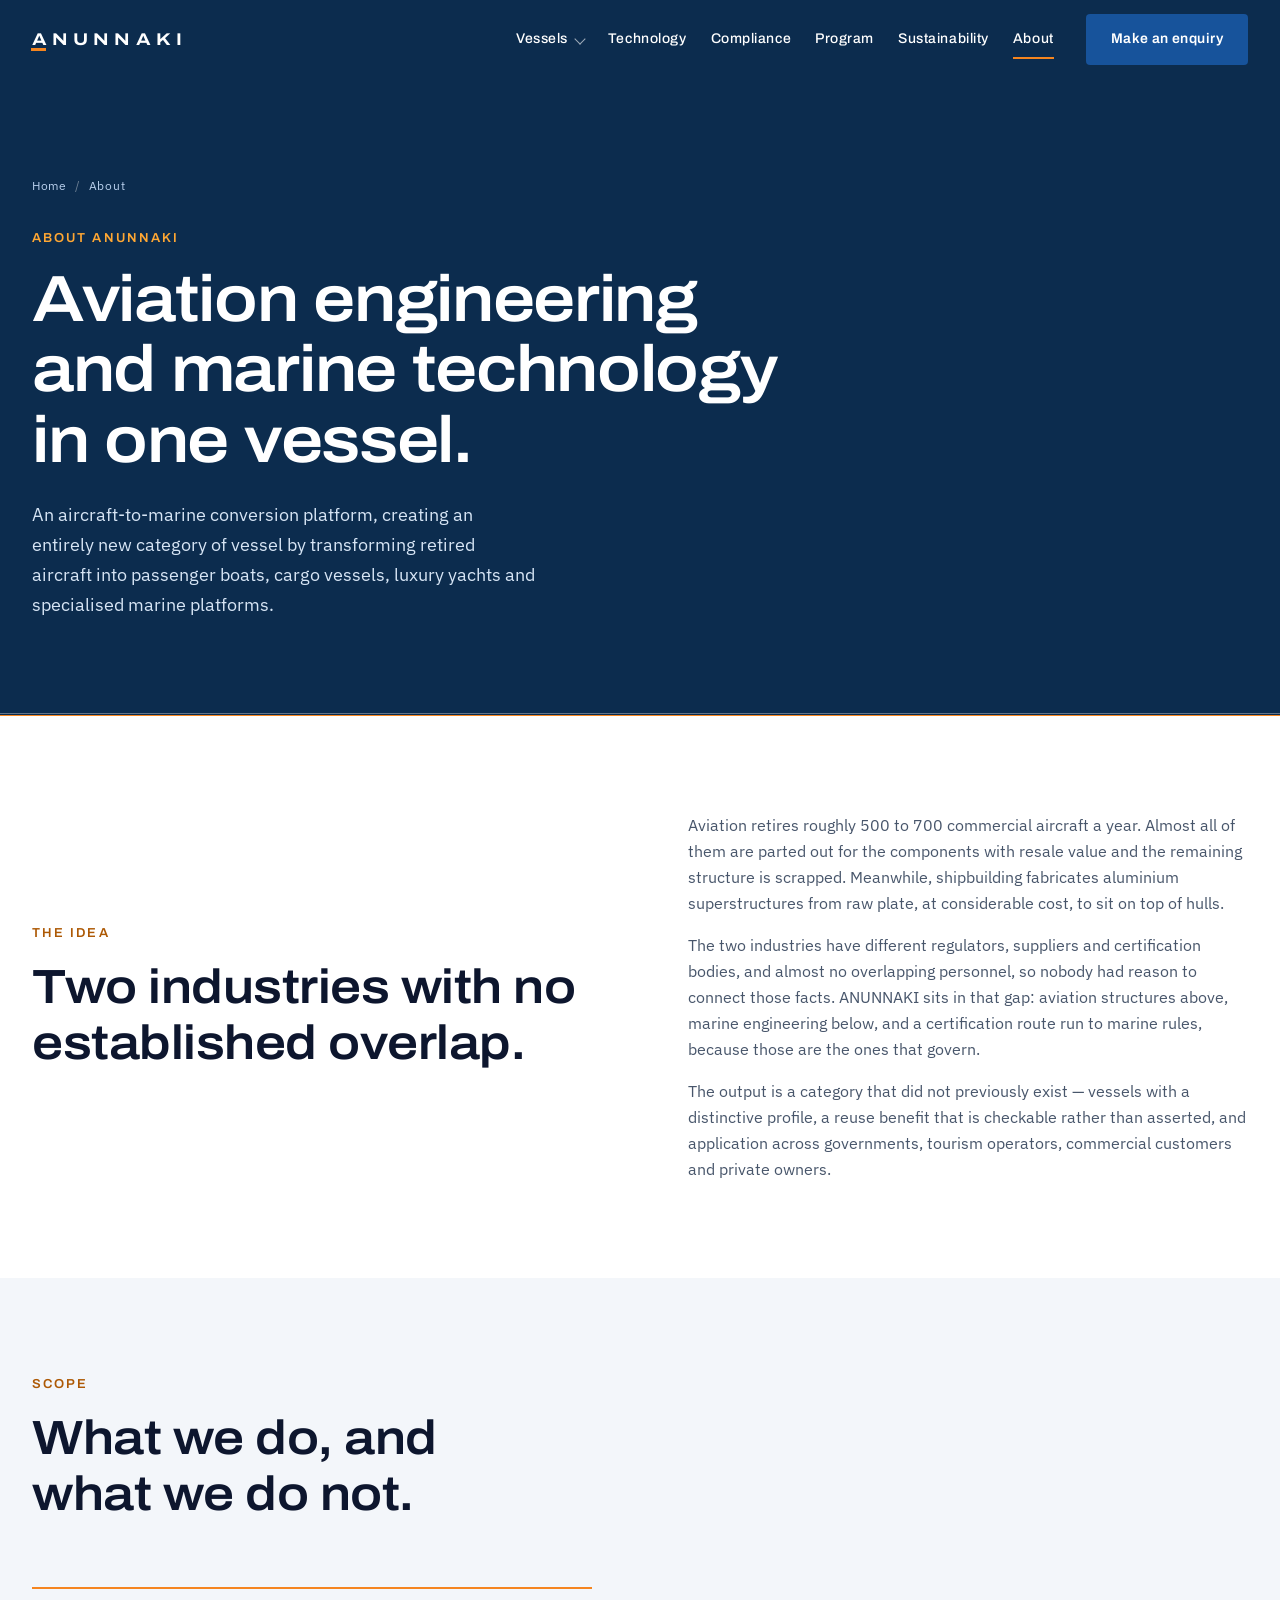
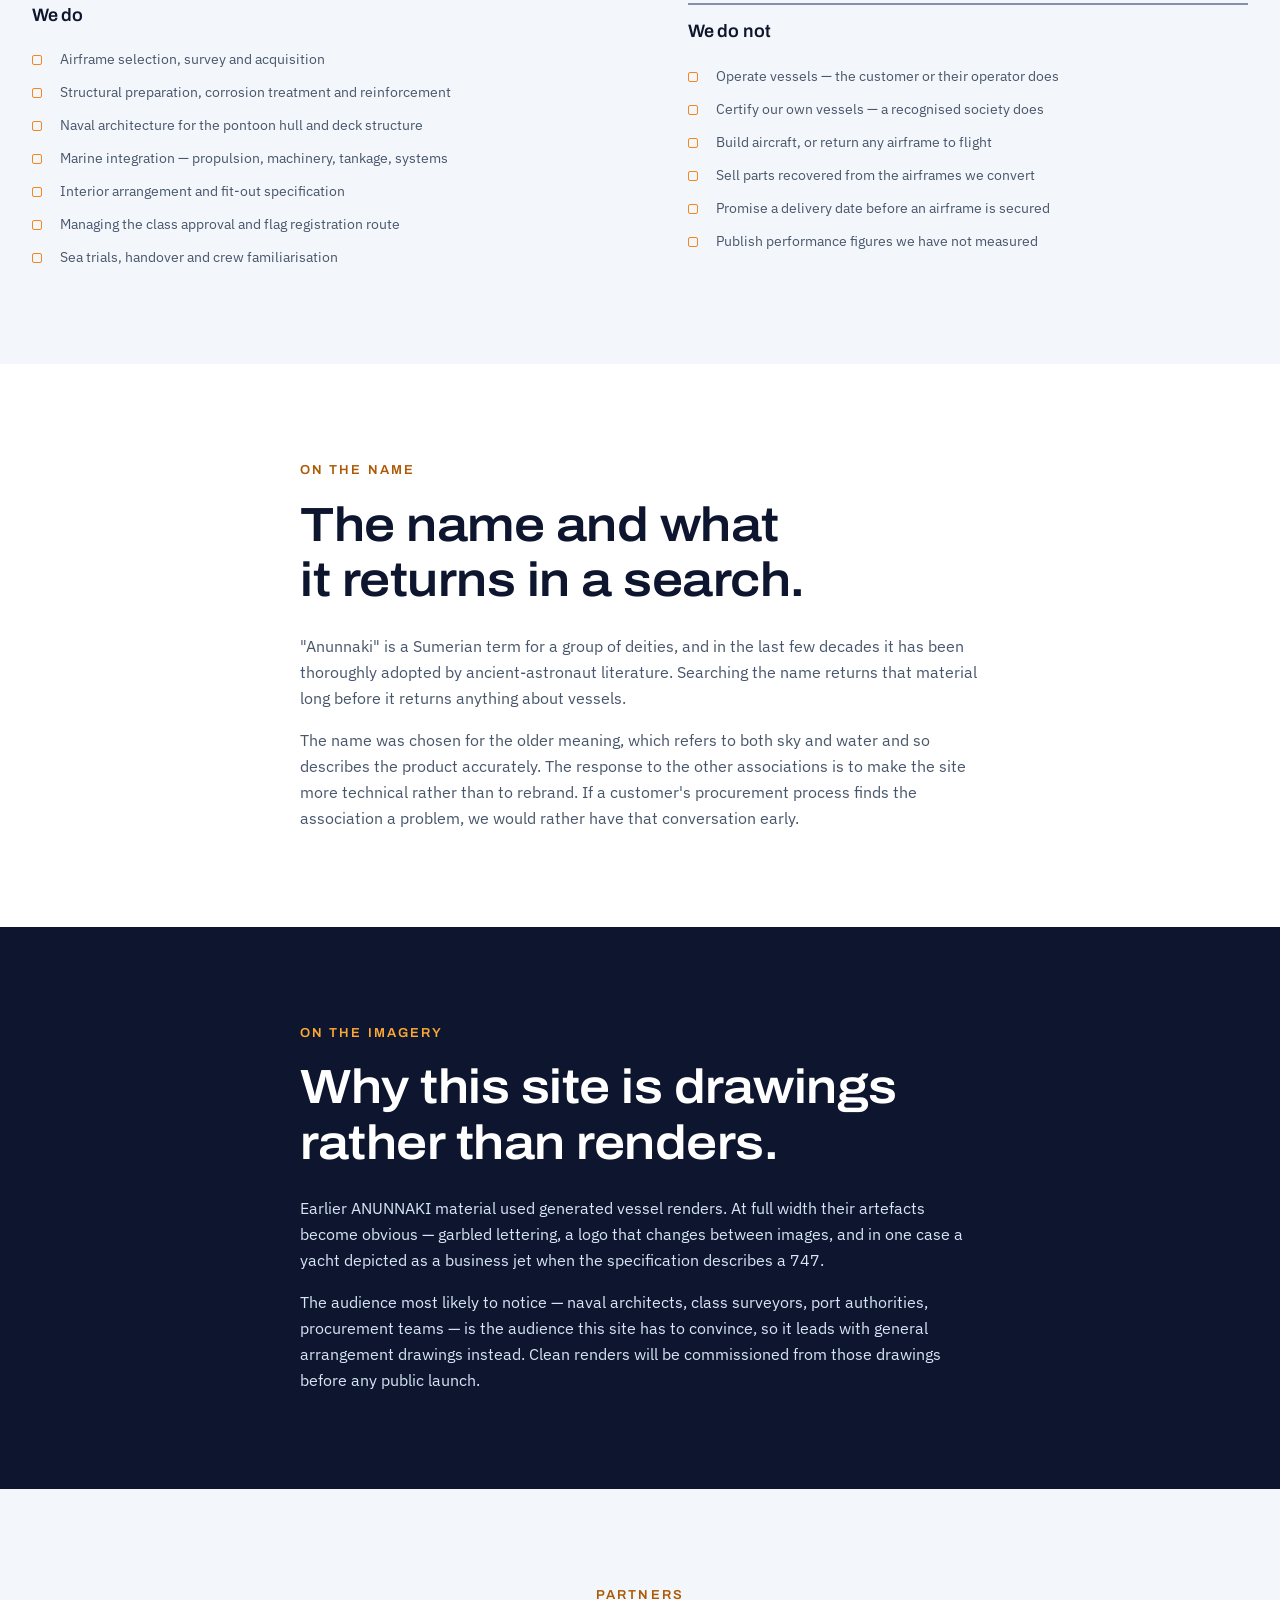
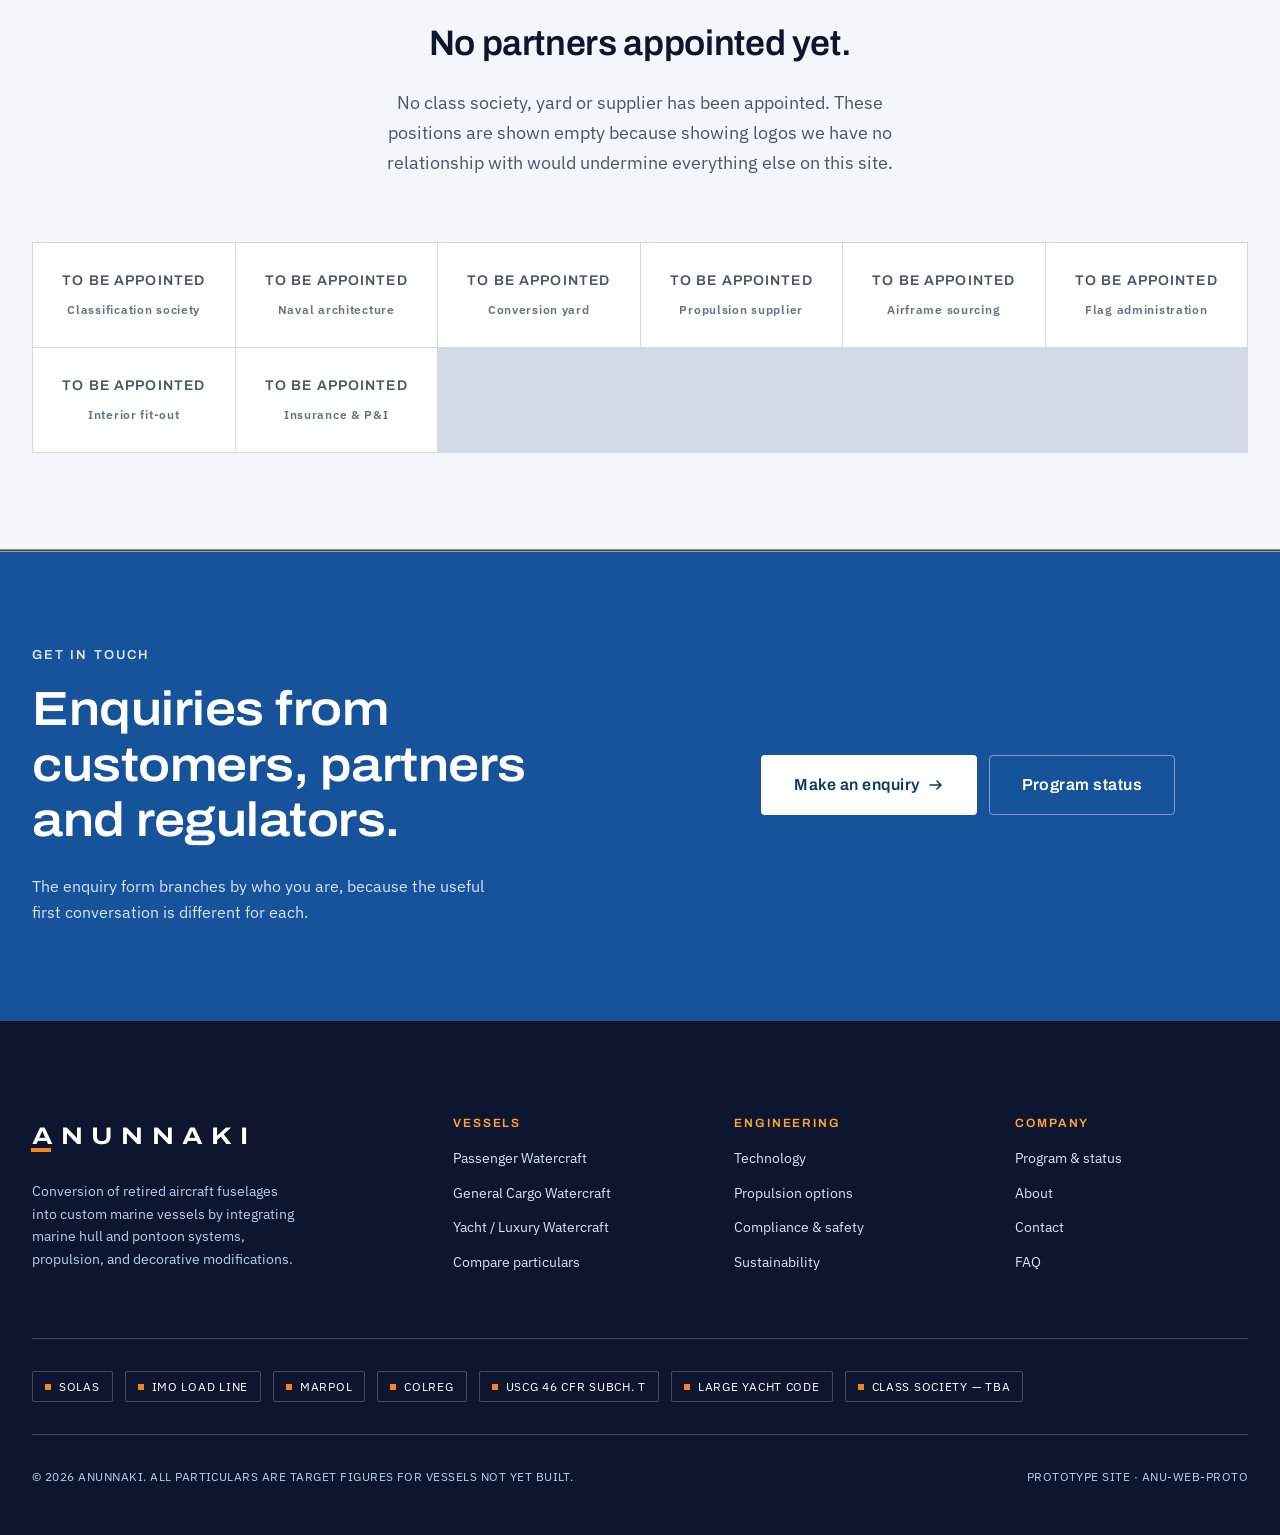
==== commit 2ba87eba: "cleanup" ====
--- a/about.html
+++ b/about.html
@@ -3,12 +3,12 @@
 <head>
 <meta charset="utf-8">
 <meta name="viewport" content="width=device-width, initial-scale=1">
-<title>About — Aviation Engineering Meets Marine Technology | ANUNNAKI</title>
+<title>About — Aviation Engineering and Marine Technology | ANUNNAKI</title>
 <meta name="description" content="About ANUNNAKI: an aircraft-to-marine conversion platform creating a new category of vessel from retired airframes. What we do, what we do not do, and where the name comes from.">
 
 <link rel="preconnect" href="https://fonts.googleapis.com">
 <link rel="preconnect" href="https://fonts.gstatic.com" crossorigin>
-<link rel="stylesheet" href="https://fonts.googleapis.com/css2?family=Archivo:wdth,wght@75..125,400..700&family=IBM+Plex+Mono:wght@400;500&family=IBM+Plex+Sans:wght@400;500;600&display=swap">
+<link rel="stylesheet" href="https://fonts.googleapis.com/css2?family=Archivo:wdth,wght@75..125,400..700&family=IBM+Plex+Sans:wght@400;500;600&display=swap">
 <link rel="stylesheet" href="styles.css">
 </head>
 
@@ -16,9 +16,9 @@
 
 <a class="skip-link" href="#main">Skip to content</a>
 
-<header class="site-header" data-header data-over-hero="false">
+<header class="site-header" data-header data-over-hero="true">
   <div class="site-header__inner">
-    <a class="logo" href="website.html" aria-label="ANUNNAKI — home">
+    <a class="logo" href="index.html" aria-label="ANUNNAKI — home">
       <span class="logo__mark">A</span><span>NUNNAKI</span>
     </a>
     <nav class="nav" aria-label="Primary">
@@ -66,10 +66,10 @@
 <section class="hero hero--title">
   <div class="container">
     <nav class="breadcrumb breadcrumb--on-brand mb-6" aria-label="Breadcrumb">
-      <ol><li><a href="website.html">Home</a></li><li>About</li></ol>
+      <ol><li><a href="index.html">Home</a></li><li>About</li></ol>
     </nav>
     <p class="eyebrow eyebrow--on-brand">About ANUNNAKI</p>
-    <h1>Aviation engineering meets marine technology.</h1>
+    <h1>Aviation engineering and marine technology in one vessel.</h1>
     <p class="hero__lead">
       An aircraft-to-marine conversion platform, creating an entirely new category of vessel by
       transforming retired aircraft into passenger boats, cargo vessels, luxury yachts and
@@ -83,7 +83,7 @@
     <div class="split">
       <div class="reveal">
         <p class="eyebrow">The idea</p>
-        <h2>Two industries that have never had a reason to talk to each other.</h2>
+        <h2>Two industries with no established overlap.</h2>
       </div>
       <div class="prose reveal">
         <p>
@@ -93,16 +93,15 @@
           considerable cost, to sit on top of hulls.
         </p>
         <p>
-          Nobody had a strong reason to connect those two facts, because the industries have
-          different regulators, different suppliers, different certification bodies and almost no
-          overlapping personnel. ANUNNAKI exists to sit in that gap: aviation structures on the
-          top, marine engineering underneath, and a certification route that satisfies the marine
-          side because the marine side is the one that governs.
-        </p>
-        <p>
-          The output is a category that did not previously exist — vessels that are recognisable
-          from three miles away, sustainable in a way that is checkable rather than asserted, and
-          high-value for governments, tourism operators, commercial customers and private owners.
+          The two industries have different regulators, suppliers and certification bodies, and
+          almost no overlapping personnel, so nobody had reason to connect those facts. ANUNNAKI
+          sits in that gap: aviation structures above, marine engineering below, and a
+          certification route run to marine rules, because those are the ones that govern.
+        </p>
+        <p>
+          The output is a category that did not previously exist — vessels with a distinctive
+          profile, a reuse benefit that is checkable rather than asserted, and application across
+          governments, tourism operators, commercial customers and private owners.
         </p>
       </div>
     </div>
@@ -117,8 +116,8 @@
     </div>
 
     <div class="split">
-      <div class="reveal">
-        <h3 class="use-case__title" style="border-block-start: 3px solid var(--accent-graphic); padding-block-start: var(--space-4);">We do</h3>
+      <div class="use-case use-case--accent use-case--strong reveal">
+        <h3 class="use-case__title">We do</h3>
         <ul class="checklist mt-5">
           <li>Airframe selection, survey and acquisition</li>
           <li>Structural preparation, corrosion treatment and reinforcement</li>
@@ -130,8 +129,8 @@
         </ul>
       </div>
 
-      <div class="reveal">
-        <h3 class="use-case__title" style="border-block-start: 3px solid var(--border-strong); padding-block-start: var(--space-4);">We do not</h3>
+      <div class="use-case use-case--muted use-case--strong reveal">
+        <h3 class="use-case__title">We do not</h3>
         <ul class="checklist mt-5">
           <li>Operate vessels — the customer or their operator does</li>
           <li>Certify our own vessels — a recognised society does</li>
@@ -152,7 +151,7 @@
   <div class="container container--prose">
     <div class="reveal">
       <p class="eyebrow">On the name</p>
-      <h2>Yes, we know what the search results look like.</h2>
+      <h2>The name and what it returns in a search.</h2>
       <div class="prose mt-5">
         <p>
           "Anunnaki" is a Sumerian term for a group of deities, and in the last few decades it has
@@ -160,17 +159,10 @@
           material long before it returns anything about vessels.
         </p>
         <p>
-          The name was chosen for the older meaning — something between the sky and the water,
-          which is a reasonable description of the product. We are aware it brings the other
-          associations along with it, and the response is not to hide from that but to make every
-          page of this site more technical than it strictly needs to be. A general arrangement
-          drawing and a damage stability discussion answer the question better than a rebrand
-          would.
-        </p>
-        <p>
-          If a customer's procurement process finds the association a problem, we would rather have
-          that conversation early. It is a marketing question with a real answer, not something to
-          be managed with better photography.
+          The name was chosen for the older meaning, which refers to both sky and water and so
+          describes the product accurately. The response to the other associations is to make the
+          site more technical rather than to rebrand. If a customer's procurement process finds the
+          association a problem, we would rather have that conversation early.
         </p>
       </div>
     </div>
@@ -185,23 +177,17 @@
     <div class="reveal">
       <p class="eyebrow eyebrow--on-dark">On the imagery</p>
       <h2>Why this site is drawings rather than renders.</h2>
-      <div class="prose mt-5" style="color: var(--marine-100);">
-        <p style="color: var(--marine-100);">
-          Earlier ANUNNAKI material used generated vessel renders. Presented small, they read well.
-          Presented at full width on a website, their artefacts become obvious — garbled lettering,
-          a logo that changes between images, and in one case a yacht depicted as a business jet
-          when the specification describes a 747.
-        </p>
-        <p style="color: var(--marine-100);">
-          The audience most likely to notice those problems — naval architects, class surveyors,
-          port authorities, procurement teams — is precisely the audience this site has to
-          convince. So the site leads with general arrangement drawings, which are honest about
-          what they represent, and treats photography as something to be added once the
-          Phase&nbsp;1 vessel exists to photograph.
-        </p>
-        <p style="color: var(--marine-100);">
-          Clean renders produced from the arrangement drawings will be commissioned before any
-          public launch. Until then, lines and dimensions.
+      <div class="prose mt-5">
+        <p>
+          Earlier ANUNNAKI material used generated vessel renders. At full width their artefacts
+          become obvious — garbled lettering, a logo that changes between images, and in one case a
+          yacht depicted as a business jet when the specification describes a 747.
+        </p>
+        <p>
+          The audience most likely to notice — naval architects, class surveyors, port authorities,
+          procurement teams — is the audience this site has to convince, so it leads with general
+          arrangement drawings instead. Clean renders will be commissioned from those drawings
+          before any public launch.
         </p>
       </div>
     </div>
@@ -212,7 +198,7 @@
   <div class="container">
     <div class="section-header section-header--center reveal">
       <p class="eyebrow">Partners</p>
-      <h3>Slots held, not filled.</h3>
+      <h3>No partners appointed yet.</h3>
       <p class="section-header__lead">
         No class society, yard or supplier has been appointed. These positions are shown empty
         because showing logos we have no relationship with would undermine everything else on
@@ -233,23 +219,12 @@
   </div>
 </section>
 
-<section class="section">
-  <div class="container">
-    <div class="quote reveal" style="max-inline-size: 46ch;">
-      <p class="quote__text">
-        The concept sounds like a novelty until someone sees a general arrangement drawing.
-      </p>
-      <cite class="quote__cite">DESIGN BRIEF FOR THIS SITE</cite>
-    </div>
-  </div>
-</section>
-
 <section class="cta-band">
   <div class="container">
     <div class="cta-band__inner">
       <div>
         <p class="eyebrow eyebrow--on-brand">Get in touch</p>
-        <h2>Customer, partner, regulator or sceptic — all welcome.</h2>
+        <h2>Enquiries from customers, partners and regulators.</h2>
         <p class="mt-5">
           The enquiry form branches by who you are, because the useful first conversation is
           different for each.
@@ -272,10 +247,10 @@
   <div class="container">
     <div class="footer-grid">
       <div class="footer-grid__brand">
-        <a class="logo logo--lg" href="website.html" aria-label="ANUNNAKI — home" style="color: var(--white);">
+        <a class="logo logo--lg" href="index.html" aria-label="ANUNNAKI — home">
           <span class="logo__mark">A</span><span>NUNNAKI</span>
         </a>
-        <p class="mt-5" style="max-inline-size: 34ch; font-size: var(--text-small); color: var(--marine-200);">
+        <p class="footer__blurb mt-5">
           Conversion of retired aircraft fuselages into custom marine vessels by integrating marine
           hull and pontoon systems, propulsion, and decorative modifications.
         </p>
@@ -325,5 +300,8 @@
 </footer>
 
 <script src="site.js"></script>
+<!-- impeccable-live-start -->
+<script src="http://localhost:8400/live.js?token=92280152-2b45-4974-8314-2dab729a905e"></script>
+<!-- impeccable-live-end -->
 </body>
 </html>
--- a/styles.css
+++ b/styles.css
@@ -126,7 +126,7 @@
   }
 
   code, kbd, samp {
-    font-family: var(--font-mono);
+    font-family: var(--font-body);
     font-size: 0.92em;
   }
 
@@ -137,11 +137,11 @@
 
   figure { margin: 0; }
   figcaption {
-    font-family: var(--font-mono);
+    font-family: var(--font-body);
     font-size: var(--text-caption);
     line-height: var(--leading-caption);
     color: var(--text-muted);
-    letter-spacing: var(--tracking-mono);
+    letter-spacing: var(--tracking-data);
     padding-block-start: var(--space-3);
   }
 }
@@ -367,6 +367,22 @@
   }
   .site-header.is-scrolled .nav__link { color: var(--text-primary); }
   .site-header.is-scrolled .nav-toggle__bar { background-color: var(--text-primary); }
+
+  /* Drawer open at scroll 0: the drawer is an opaque canvas panel starting
+     directly below the header, so the transparent over-hero treatment would
+     leave the white logotype and toggle bars on a white field — invisible.
+     Take the solid state for as long as the drawer is open. */
+  .site-header[data-over-hero="true"]:has(~ [data-drawer][data-open="true"]) {
+    background-color: var(--surface-canvas);
+    border-block-end-color: var(--border-hairline);
+    color: var(--text-primary);
+  }
+  .site-header[data-over-hero="true"]:has(~ [data-drawer][data-open="true"]) .nav__link {
+    color: var(--text-primary);
+  }
+  .site-header[data-over-hero="true"]:has(~ [data-drawer][data-open="true"]) .nav-toggle__bar {
+    background-color: var(--text-primary);
+  }
 
   .site-header__inner {
     inline-size: 100%;
@@ -495,7 +511,7 @@
   }
   .nav__menu-link .nav__menu-meta {
     display: block;
-    font-family: var(--font-mono);
+    font-family: var(--font-body);
     font-size: var(--text-caption);
     color: var(--text-muted);
     margin-block-start: 2px;
@@ -559,10 +575,10 @@
     color: var(--text-primary);
   }
   .drawer__link .drawer__meta {
-    font-family: var(--font-mono);
+    font-family: var(--font-body);
     font-size: var(--text-caption);
     color: var(--text-muted);
-    letter-spacing: var(--tracking-mono);
+    letter-spacing: var(--tracking-data);
   }
   .drawer__link[aria-current="page"] { color: var(--text-accent); }
   .drawer__group-label {
@@ -684,6 +700,15 @@
   }
   .section-header--center .section-header__lead { margin-inline: auto; }
 
+  /* The layout layer already colors paragraphs on brand/inverse sections, but
+     `components` lands after `layout` in the layer order, so these two rules
+     would otherwise win and drop grey-600 body text onto a marine field
+     (1.6:1). Restated at component level so the intent survives the cascade.
+     This is what the per-page `style="color: var(--marine-100)"` overrides
+     were compensating for; they are now redundant. */
+  .section--brand :is(.section-header__lead, .prose),
+  .section--inverse :is(.section-header__lead, .prose) { color: var(--text-on-brand-dim); }
+
   .prose { max-inline-size: var(--measure-prose); color: var(--text-secondary); }
   .prose > * + * { margin-block-start: var(--space-4); }
   .prose :is(h2,h3,h4) { color: var(--text-primary); margin-block-start: var(--space-7); }
@@ -740,13 +765,13 @@
   }
   .hero__actions { margin-block-start: var(--space-7); }
 
-  /* Registration mark, mono, bottom-right of a bleed hero. */
+  /* Registration mark, bottom-right of a bleed hero. */
   .hero__reg {
     position: absolute;
     inset-block-end: var(--space-6);
     inset-inline-end: var(--gutter);
     z-index: 2;
-    font-family: var(--font-mono);
+    font-family: var(--font-body);
     font-size: var(--text-caption);
     letter-spacing: 0.12em;
     color: rgb(255 255 255 / 0.7);
@@ -781,18 +806,26 @@
     padding: var(--space-6);
   }
 
-  /* (c) Title block: secondary pages. Marine field, no imagery.
-     The header on these pages is sticky and therefore occupies flow space,
-     so this does NOT need to reserve a header height on top. */
+  /* (c) Title block: secondary pages. Same marine-900 field as the bleed hero
+     on the home page, so the top of every page reads as one surface — no
+     imagery, no scrim.
+     The header on these pages is fixed and transparent (data-over-hero), so it
+     occupies NO flow space and the hero has to reserve a header height on top
+     itself. Without that the breadcrumb sits under the nav. */
   .hero--title {
-    background-color: var(--surface-brand);
+    background-color: var(--marine-900);
     color: var(--text-on-brand);
-    padding-block: var(--space-9);
+    padding-block: calc(var(--header-h) + var(--space-9)) var(--space-9);
     position: relative;
     overflow: hidden;
   }
   .hero--title h1 { color: var(--text-on-brand); max-inline-size: 20ch; }
   .hero--title .hero__lead { color: var(--marine-100); }
+  /* Amber eyebrow, matching the home hero. Scoped to the hero on purpose: the
+     markup says .eyebrow--on-brand (marine-200, tuned for the marine-600 CTA
+     bands), and amber-400 measures 3.94 on marine-600 — too low for text there.
+     On this marine-900 field it measures 9.24, so it is only safe in here. */
+  .hero--title .eyebrow { color: var(--text-accent-on-dark); }
   /* Faint hull-stripe field, drawn not decorated. */
   .hero--title::after {
     content: "";
@@ -846,7 +879,7 @@
     position: absolute;
     inset-block-start: var(--space-3);
     inset-inline-start: var(--space-3);
-    font-family: var(--font-mono);
+    font-family: var(--font-body);
     font-size: var(--text-caption);
     letter-spacing: 0.08em;
     padding: 3px var(--space-2);
@@ -900,7 +933,7 @@
   }
   .vessel-card__spec dd {
     margin: 2px 0 0;
-    font-family: var(--font-mono);
+    font-family: var(--font-body);
     font-size: var(--text-small);
     font-weight: var(--weight-medium);
     color: var(--text-primary);
@@ -950,9 +983,9 @@
   .spec-table caption {
     text-align: start;
     padding-block-end: var(--space-4);
-    font-family: var(--font-mono);
-    font-size: var(--text-caption);
-    letter-spacing: var(--tracking-mono);
+    font-family: var(--font-body);
+    font-size: var(--text-caption);
+    letter-spacing: var(--tracking-data);
     color: var(--text-muted);
   }
 
@@ -984,10 +1017,10 @@
   }
   .spec-table thead th .spec-table__sub {
     display: block;
-    font-family: var(--font-mono);
+    font-family: var(--font-body);
     font-size: var(--text-caption);
     font-weight: var(--weight-regular);
-    letter-spacing: var(--tracking-mono);
+    letter-spacing: var(--tracking-data);
     color: var(--text-muted);
     margin-block-start: 2px;
     text-transform: none;
@@ -1004,14 +1037,16 @@
     color: var(--text-secondary);
   }
 
-  /* Values: mono, end-aligned. Metric primary, imperial muted below. */
+  /* Values: end-aligned. Metric primary, imperial muted below. The digit
+     columns line up on the tabular-nums inherited from body — the face here
+     is proportional, so that is what carries the alignment. */
   .spec-table td {
-    font-family: var(--font-mono);
+    font-family: var(--font-body);
     font-size: var(--text-small);
     font-weight: var(--weight-medium);
     color: var(--text-primary);
     text-align: end;
-    letter-spacing: var(--tracking-mono);
+    letter-spacing: var(--tracking-data);
   }
   .spec-table--compare td { text-align: end; }
 
@@ -1046,7 +1081,7 @@
   }
   .unit-toggle__btn {
     padding: var(--space-2) var(--space-4);
-    font-family: var(--font-mono);
+    font-family: var(--font-body);
     font-size: var(--text-caption);
     letter-spacing: 0.08em;
     color: var(--text-secondary);
@@ -1170,7 +1205,7 @@
   }
 
   /* ------------------------------------------------------------------------
-     Stat strip — the deck's headline numbers, mono at display size.
+     Stat strip — the deck's headline numbers, at display size.
      ------------------------------------------------------------------------ */
 
   .stat-strip {
@@ -1188,7 +1223,7 @@
 
   .stat__value {
     display: block;
-    font-family: var(--font-mono);
+    font-family: var(--font-body);
     font-size: clamp(2rem, 1.4rem + 2.2vw, 3rem);
     font-weight: var(--weight-medium);
     line-height: 1.05;
@@ -1213,7 +1248,7 @@
   .stat__note {
     display: block;
     margin-block-start: var(--space-2);
-    font-family: var(--font-mono);
+    font-family: var(--font-body);
     font-size: var(--text-caption);
     color: var(--text-muted);
   }
@@ -1229,7 +1264,7 @@
 
   /* ------------------------------------------------------------------------
      Feature grid — the deck's key-features row.
-     Mono labels, no icons, until the custom technical set exists.
+     Text labels, no icons, until the custom technical set exists.
      Nothing in Lucide or Phosphor means "watertight bulkhead"; an
      approximation would be worse than a label.
      ------------------------------------------------------------------------ */
@@ -1251,7 +1286,7 @@
     gap: var(--space-3);
   }
   .feature__index {
-    font-family: var(--font-mono);
+    font-family: var(--font-body);
     font-size: var(--text-caption);
     letter-spacing: 0.1em;
     color: var(--text-accent);
@@ -1288,7 +1323,7 @@
     counter-increment: step;
     content: "0" counter(step);
     display: block;
-    font-family: var(--font-mono);
+    font-family: var(--font-body);
     font-size: var(--text-caption);
     letter-spacing: 0.14em;
     color: var(--text-accent);
@@ -1336,7 +1371,7 @@
   }
   .phase-card__num {
     display: block;
-    font-family: var(--font-mono);
+    font-family: var(--font-body);
     font-size: var(--text-caption);
     letter-spacing: 0.14em;
     color: var(--text-accent-on-dark);
@@ -1357,29 +1392,43 @@
     gap: var(--space-4);
     flex: 1;
   }
+  /* Intro line above a phase checklist. Was borrowing .vessel-card__desc;
+     given its own name so the two components can diverge. */
+  .phase-card__intro {
+    font-size: var(--text-small);
+    line-height: 1.6;
+    color: var(--text-secondary);
+  }
+
   .phase-card__status {
     margin-block-start: auto;
     padding-block-start: var(--space-4);
     border-block-start: var(--hairline) solid var(--border-subtle);
-    font-family: var(--font-mono);
+    font-family: var(--font-body);
     font-size: var(--text-caption);
     color: var(--text-muted);
   }
 
   .checklist { display: flex; flex-direction: column; gap: var(--space-3); }
+  /* The marker is absolutely positioned rather than a grid column. A grid
+     `li` turns every inline child into a separate grid item, so an item like
+     `<strong>Label</strong> — detail` pushed the trailing text node into an
+     implicit third track with no width and wrapped it one word per line.
+     Normal flow here means any mix of inline content lays out correctly. */
   .checklist li {
-    display: grid;
-    grid-template-columns: 16px 1fr;
-    gap: var(--space-3);
+    position: relative;
+    padding-inline-start: calc(16px + var(--space-3));
     font-size: var(--text-small);
     line-height: 1.5;
     color: var(--text-secondary);
   }
   .checklist li::before {
     content: "";
+    position: absolute;
+    inset-inline-start: 0;
+    inset-block-start: 6px;
     inline-size: 10px;
     block-size: 10px;
-    margin-block-start: 6px;
     border: 1.5px solid var(--accent-graphic);
     border-radius: var(--radius-xs);
   }
@@ -1420,7 +1469,7 @@
     background-color: var(--marine-600);
   }
   .timeline__date {
-    font-family: var(--font-mono);
+    font-family: var(--font-body);
     font-size: var(--text-caption);
     letter-spacing: 0.08em;
     color: var(--text-muted);
@@ -1477,7 +1526,7 @@
     padding-block: 0 var(--space-4);
     margin-block-end: var(--space-4);
     border-block-end: var(--hairline) solid var(--border-hairline);
-    font-family: var(--font-mono);
+    font-family: var(--font-body);
     font-size: var(--text-caption);
     letter-spacing: 0.08em;
     text-transform: uppercase;
@@ -1526,14 +1575,14 @@
   .ga .fill-ink   { fill: var(--ink-line); stroke: none; }
   .ga .fill-white { fill: var(--white); stroke: var(--ink-line); stroke-width: var(--stroke); }
   .ga text {
-    font-family: var(--font-mono);
+    font-family: var(--font-body);
     font-size: 9px;
     letter-spacing: 0.06em;
     fill: var(--text-secondary);
   }
   .ga .callout { fill: var(--ink-callout); }
   .ga .tag {
-    font-family: var(--font-mono);
+    font-family: var(--font-body);
     font-size: 8px;
     letter-spacing: 0.1em;
     fill: var(--text-muted);
@@ -1549,60 +1598,6 @@
      callouts stay legible without changing the drawings themselves. */
   .split__media .ga text { font-size: 11px; }
   .split__media .ga .tag { font-size: 10px; }
-
-  /* ------------------------------------------------------------------------
-     Gallery — 3/4-up, duotone hover, lightbox.
-     ------------------------------------------------------------------------ */
-
-  .gallery {
-    display: grid;
-    gap: var(--space-4);
-    grid-template-columns: repeat(auto-fit, minmax(min(260px, 100%), 1fr));
-  }
-  .gallery__item {
-    position: relative;
-    display: block;
-    padding: 0;
-    border: var(--hairline) solid var(--border-hairline);
-    border-radius: var(--radius-md);
-    overflow: hidden;
-    background-color: var(--surface-sunken);
-    aspect-ratio: 4 / 3;
-    inline-size: 100%;
-    text-align: start;
-  }
-  .gallery__item svg,
-  .gallery__item img {
-    inline-size: 100%;
-    block-size: 100%;
-    object-fit: cover;
-  }
-  /* Duotone unifies a mismatched supplied set. No zoom on hover. */
-  .gallery__item::after {
-    content: "";
-    position: absolute;
-    inset: 0;
-    background-color: var(--marine-600);
-    mix-blend-mode: multiply;
-    opacity: 0;
-    transition: opacity var(--dur-fast) var(--ease);
-    pointer-events: none;
-  }
-  .gallery__item:hover::after,
-  .gallery__item:focus-visible::after { opacity: 0.22; }
-
-  .gallery__caption {
-    position: absolute;
-    inset-block-end: 0;
-    inset-inline: 0;
-    padding: var(--space-6) var(--space-4) var(--space-3);
-    background: var(--scrim-brand);
-    font-family: var(--font-mono);
-    font-size: var(--text-caption);
-    letter-spacing: 0.06em;
-    color: var(--white);
-    z-index: 1;
-  }
 
   .lightbox {
     position: fixed;
@@ -1649,7 +1644,7 @@
     border: var(--hairline) solid var(--border-hairline);
     border-radius: var(--radius-xs);
     background-color: var(--surface-canvas);
-    font-family: var(--font-mono);
+    font-family: var(--font-body);
     font-size: var(--text-caption);
     letter-spacing: 0.06em;
     color: var(--text-secondary);
@@ -1700,7 +1695,7 @@
     background-color: var(--surface-canvas);
   }
   .compliance-card__code {
-    font-family: var(--font-mono);
+    font-family: var(--font-body);
     font-size: var(--text-caption);
     letter-spacing: 0.1em;
     color: var(--text-accent);
@@ -1744,32 +1739,6 @@
   .notice--on-brand .notice__body strong { color: var(--white); }
 
   /* ------------------------------------------------------------------------
-     Quote block
-     ------------------------------------------------------------------------ */
-
-  .quote {
-    border-inline-start: 3px solid var(--accent-graphic);
-    padding-inline-start: var(--space-6);
-  }
-  .quote__text {
-    font-family: var(--font-display);
-    font-size: var(--text-h4);
-    font-weight: var(--weight-medium);
-    line-height: 1.35;
-    letter-spacing: var(--tracking-heading);
-    text-wrap: balance;
-  }
-  .quote__cite {
-    display: block;
-    margin-block-start: var(--space-4);
-    font-family: var(--font-mono);
-    font-size: var(--text-caption);
-    font-style: normal;
-    letter-spacing: 0.08em;
-    color: var(--text-muted);
-  }
-
-  /* ------------------------------------------------------------------------
      Logo wall — placeholders until partners are signed.
      ------------------------------------------------------------------------ */
 
@@ -1801,7 +1770,7 @@
   }
   .logo-wall__role {
     display: block;
-    font-family: var(--font-mono);
+    font-family: var(--font-body);
     font-size: var(--text-caption);
     letter-spacing: 0.06em;
     color: var(--text-muted);
@@ -1875,7 +1844,7 @@
     font-weight: var(--weight-semibold);
   }
   .download-card__meta {
-    font-family: var(--font-mono);
+    font-family: var(--font-body);
     font-size: var(--text-caption);
     color: var(--text-muted);
     margin-block-start: 2px;
@@ -1916,7 +1885,7 @@
   .tab[aria-selected="true"]::after { transform: scaleX(1); }
   .tab__meta {
     display: block;
-    font-family: var(--font-mono);
+    font-family: var(--font-body);
     font-size: var(--text-caption);
     color: var(--text-muted);
     font-weight: var(--weight-regular);
@@ -1989,7 +1958,7 @@
     color: var(--text-secondary);
   }
   .field__hint {
-    font-family: var(--font-mono);
+    font-family: var(--font-body);
     font-size: var(--text-caption);
     color: var(--text-muted);
   }
@@ -2061,7 +2030,7 @@
   }
   .segment__desc {
     display: block;
-    font-family: var(--font-mono);
+    font-family: var(--font-body);
     font-size: var(--text-caption);
     color: var(--text-muted);
     margin-block-start: var(--space-2);
@@ -2071,7 +2040,9 @@
   .field-group {
     padding: var(--space-5);
     border: var(--hairline) solid var(--border-hairline);
-    border-left: 3px solid var(--accent-graphic);
+    /* 2px is the system's second weight, and logical so it mirrors in RTL.
+       Was a 3px physical border-left. */
+    border-inline-start: 2px solid var(--accent-graphic);
     border-radius: var(--radius-xs);
     background-color: var(--surface-sunken);
     display: flex;
@@ -2113,7 +2084,7 @@
     flex-wrap: wrap;
     align-items: center;
     gap: var(--space-2);
-    font-family: var(--font-mono);
+    font-family: var(--font-body);
     font-size: var(--text-caption);
     letter-spacing: 0.06em;
     color: var(--text-muted);
@@ -2147,6 +2118,17 @@
   .site-footer a { color: var(--marine-100); text-decoration: none; }
   .site-footer a:hover { color: var(--white); text-decoration: underline; }
 
+  /* The logotype is a mark, not a link in a list: full-strength white, and it
+     never takes the footer's hover underline. */
+  .site-footer .logo,
+  .site-footer .logo:hover { color: var(--white); text-decoration: none; }
+
+  .footer__blurb {
+    max-inline-size: 34ch;
+    font-size: var(--text-small);
+    color: var(--marine-200);
+  }
+
   .footer-grid {
     display: grid;
     gap: var(--space-7);
@@ -2181,7 +2163,7 @@
     flex-wrap: wrap;
     gap: var(--space-4) var(--space-6);
     justify-content: space-between;
-    font-family: var(--font-mono);
+    font-family: var(--font-body);
     font-size: var(--text-caption);
     color: var(--marine-200);
     letter-spacing: 0.04em;
@@ -2207,6 +2189,25 @@
     margin-block-end: var(--space-3);
   }
   .use-case__desc { font-size: var(--text-small); line-height: 1.6; color: var(--text-secondary); }
+
+  /* Rule variants. These replace per-page inline border overrides that were
+     hand-rolling this component on a bare heading. */
+  .use-case--accent { border-block-start-color: var(--accent-graphic); }
+  .use-case--muted  { border-block-start-color: var(--border-strong); }
+  .use-case--strong { border-block-start-width: 2px; }
+
+  /* On a marine or navy field. */
+  .section--brand .use-case,
+  .section--inverse .use-case { border-block-start-color: var(--border-on-brand); }
+  .section--brand .use-case--accent,
+  .section--inverse .use-case--accent { border-block-start-color: var(--accent-graphic); }
+  .section--brand .use-case__desc,
+  .section--inverse .use-case__desc { color: var(--text-on-brand-dim); }
+
+  /* A fieldset used only for grouping semantics carries no chrome. */
+  .fieldset-plain { border: none; padding: 0; margin: 0; }
+  .fieldset-plain > legend { padding: 0; }
+
 
   /* ------------------------------------------------------------------------
      Data list — key/value pairs outside a table context.
@@ -2229,7 +2230,7 @@
     color: var(--text-secondary);
   }
   .datalist__val {
-    font-family: var(--font-mono);
+    font-family: var(--font-body);
     font-size: var(--text-small);
     font-weight: var(--weight-medium);
     color: var(--text-primary);
@@ -2253,11 +2254,6 @@
 
   .text-center { text-align: center; }
   .text-end { text-align: end; }
-  .mono {
-    font-family: var(--font-mono);
-    letter-spacing: var(--tracking-mono);
-    font-variant-numeric: tabular-nums;
-  }
   .muted { color: var(--text-secondary); }
   .accent { color: var(--text-accent); }
   .lead {
@@ -2267,6 +2263,7 @@
     color: var(--text-secondary);
   }
   .nowrap { white-space: nowrap; }
+  .measure-lead { max-inline-size: var(--measure-lead); }
 
   .mt-0 { margin-block-start: 0; }
   .mt-3 { margin-block-start: var(--space-3); }
@@ -2275,6 +2272,7 @@
   .mt-6 { margin-block-start: var(--space-6); }
   .mt-7 { margin-block-start: var(--space-7); }
   .mt-8 { margin-block-start: var(--space-8); }
+  .mb-2 { margin-block-end: var(--space-2); }
   .mb-5 { margin-block-end: var(--space-5); }
   .mb-6 { margin-block-end: var(--space-6); }
   .mb-7 { margin-block-end: var(--space-7); }
